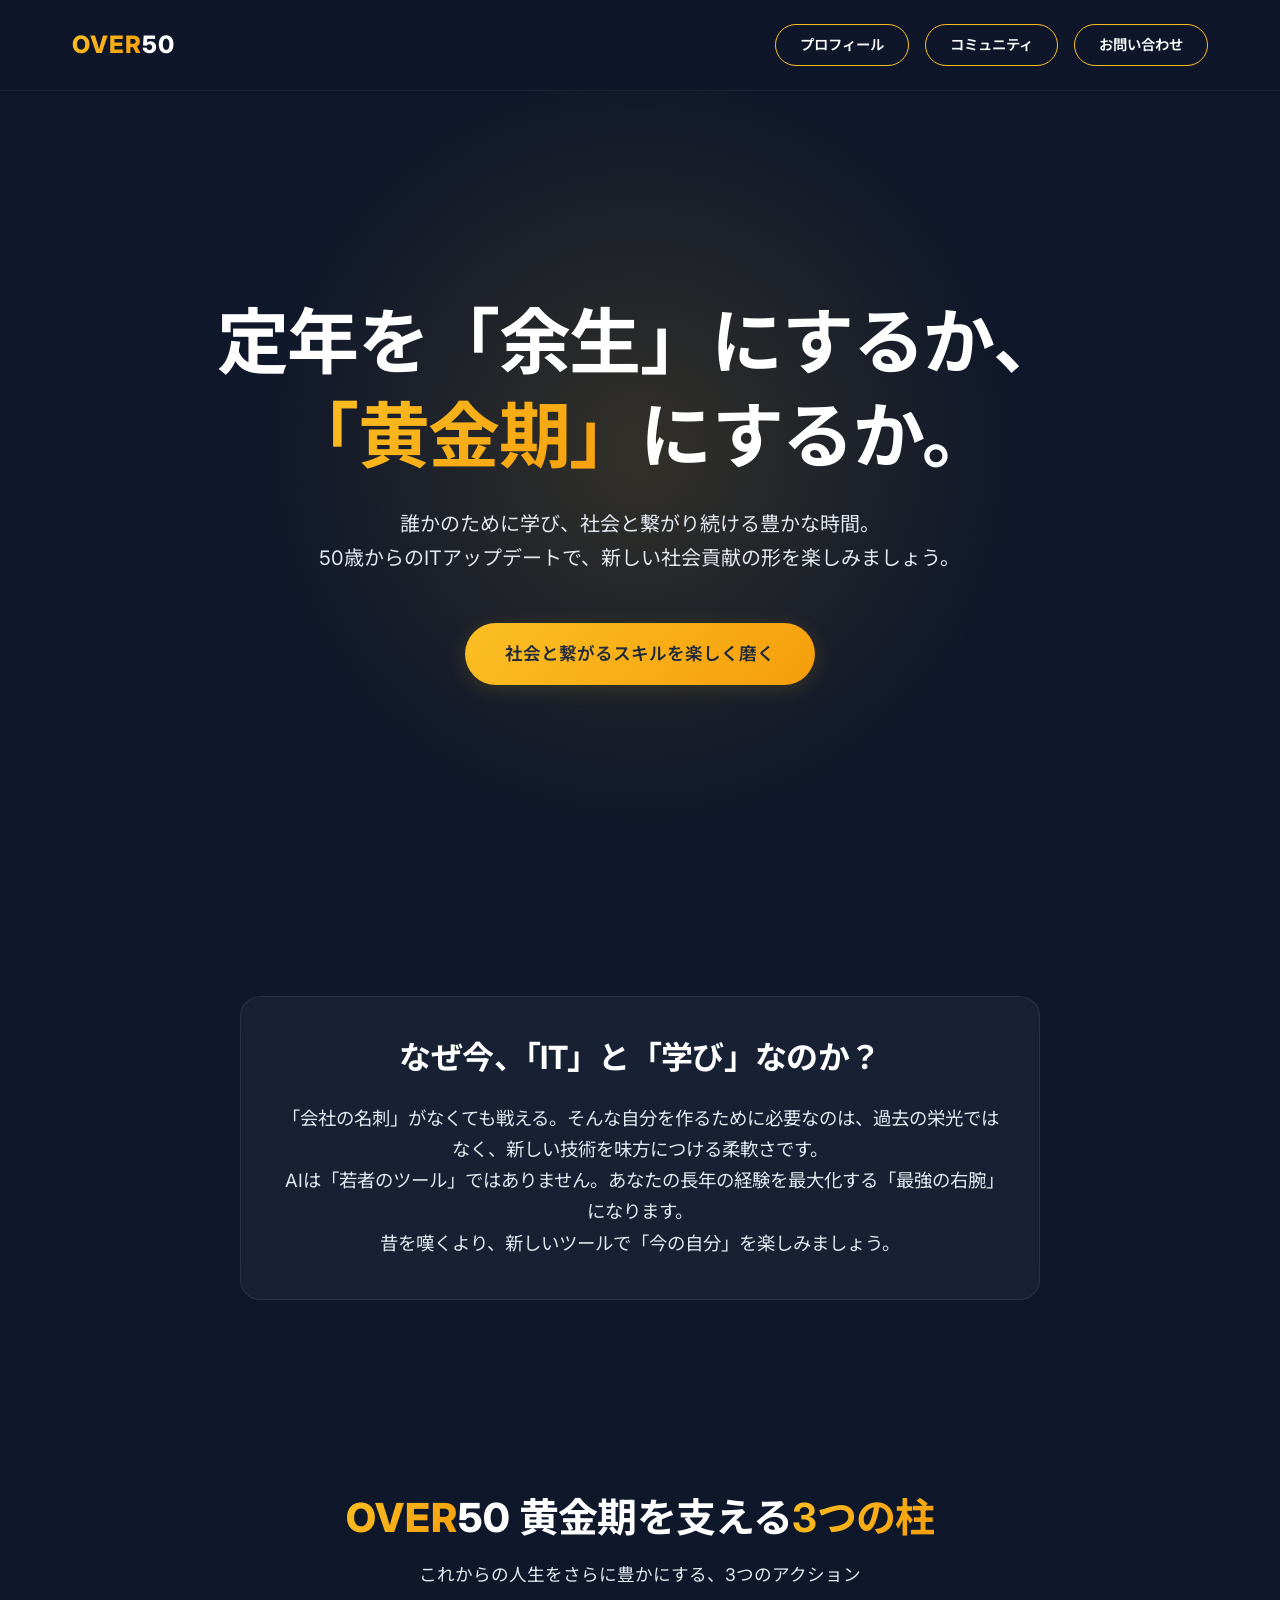
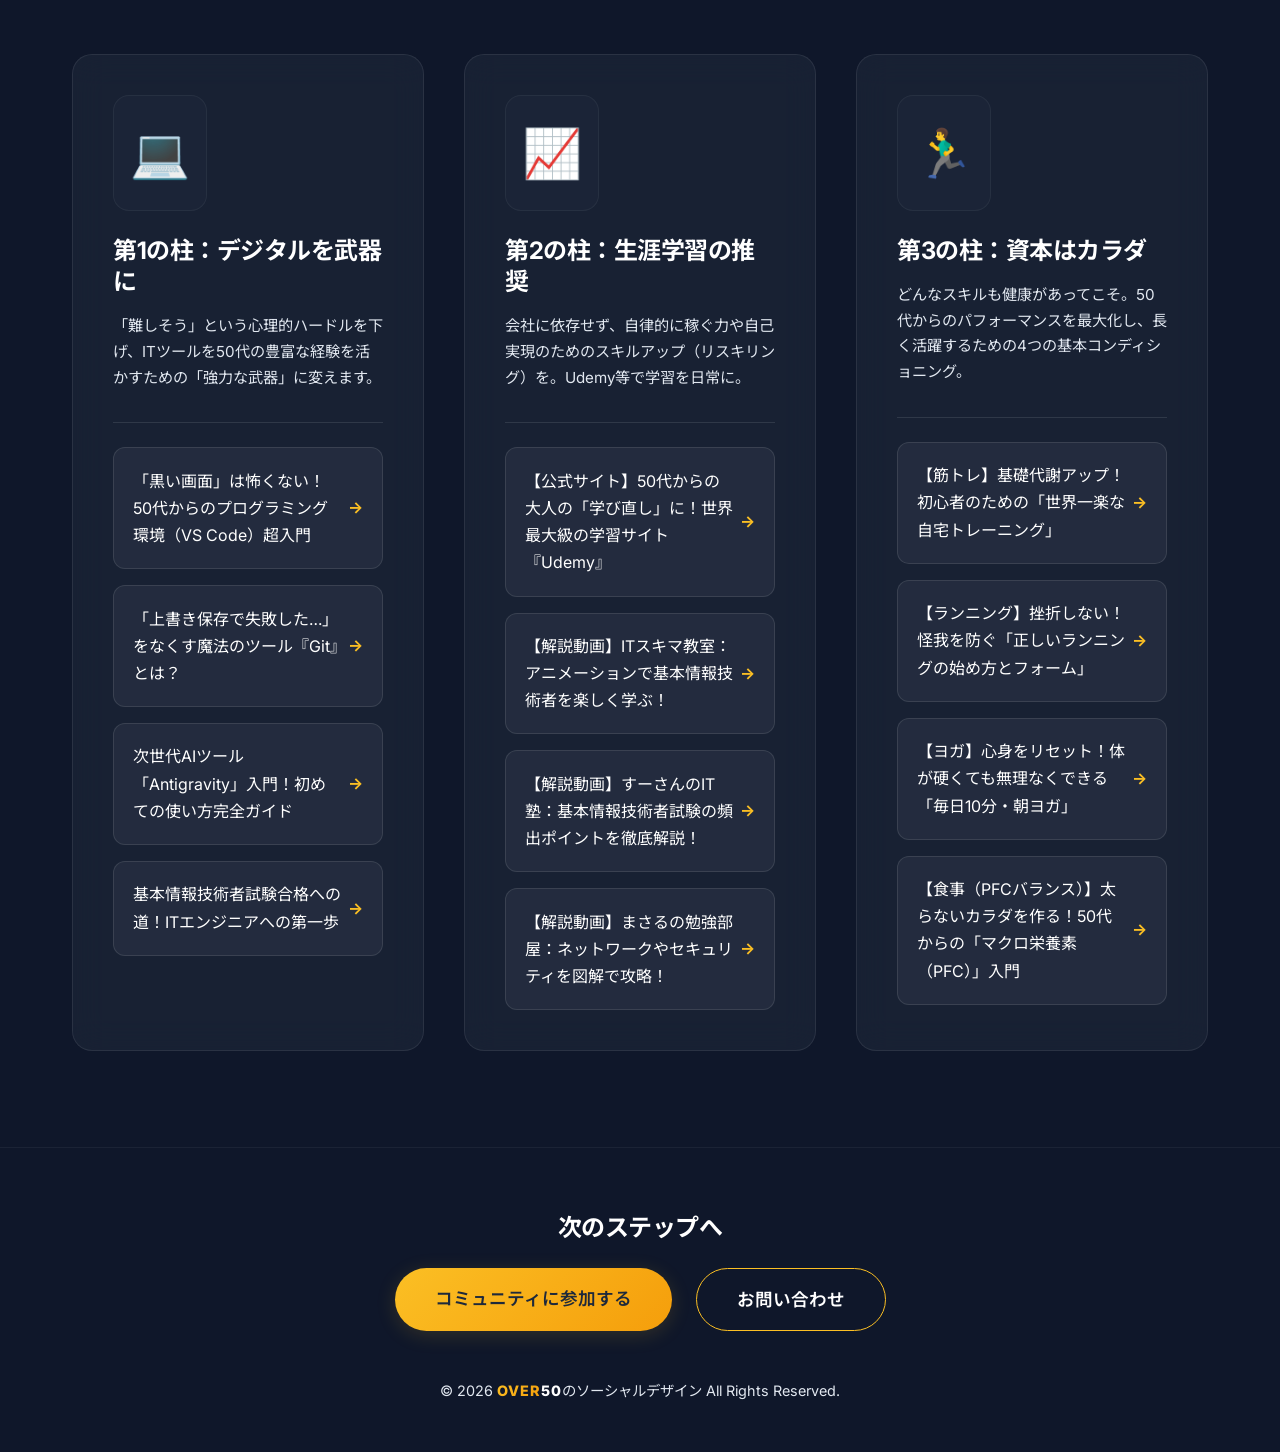
==== index.html @ 3d2c9ced "no message" ====
<!DOCTYPE html>
<html lang="ja">

<head>
    <meta charset="UTF-8">
    <meta name="viewport" content="width=device-width, initial-scale=1.0">
    <title>デジタルを武器に、カラダを資本に。 | OVER50のソーシャルデザイン</title>
    <meta name="description" content="50代からの生涯学習とITスキル向上を支援。定年後も社会と繋がり、自身の学びを地域貢献や社会課題の解決に「楽しみながら」役立てる方法を提案します。">
    <link rel="preconnect" href="https://fonts.googleapis.com">
    <link rel="preconnect" href="https://fonts.gstatic.com" crossorigin>
    <link
        href="https://fonts.googleapis.com/css2?family=Inter:wght@400;600;700&family=Noto+Sans+JP:wght@400;500;700&display=swap"
        rel="stylesheet">
    <link rel="stylesheet" href="styles.css?v=2">

    <!-- Google tag (gtag.js) -->
    <script async src="https://www.googletagmanager.com/gtag/js?id=G-8BJ4K4RHMF"></script>
    <script>
      window.dataLayer = window.dataLayer || [];
      function gtag(){dataLayer.push(arguments);}
      gtag('js', new Date());

      gtag('config', 'G-8BJ4K4RHMF');
    </script>
</head>

<body>
    <nav class="navbar">
        <div class="container nav-container">
            <a href="index.html" class="logo"><span class="gradient-text">OVER</span>50</a>
            <div class="nav-links" style="display: flex; gap: 1rem;">
                <a href="profile.html" class="btn"
                    style="padding: 0.5rem 1.5rem; font-size: 0.9rem; border: 1px solid var(--accent-color); color: var(--text-primary); text-decoration: none;">プロフィール</a>
                <a href="community.html" class="btn"
                    style="padding: 0.5rem 1.5rem; font-size: 0.9rem; border: 1px solid var(--accent-color); color: var(--text-primary); text-decoration: none;">コミュニティ</a>
                <a href="contact.html" class="btn"
                    style="padding: 0.5rem 1.5rem; font-size: 0.9rem; border: 1px solid var(--accent-color); color: var(--text-primary); text-decoration: none;">お問い合わせ</a>
            </div>
        </div>
    </nav>

    <main>
        <section class="hero">
            <div class="container">
                <h1 class="fade-in-up">定年を「余生」にするか、<br><span class="gradient-text">「黄金期」</span>にするか。</h1>
                <p class="fade-in-up delay-1">誰かのために学び、社会と繋がり続ける豊かな時間。<br>50歳からのITアップデートで、新しい社会貢献の形を楽しみましょう。</p>
                <div class="fade-in-up delay-2">
                    <a href="#mission" class="btn btn-primary">社会と繋がるスキルを楽しく磨く</a>
                </div>
            </div>
        </section>

        <section id="mission" class="section">
            <div class="container">
                <div class="glass-card mission-card">
                    <h2>なぜ今、「IT」と「学び」なのか？</h2>
                    <p>
                        「会社の名刺」がなくても戦える。そんな自分を作るために必要なのは、過去の栄光ではなく、新しい技術を味方につける柔軟さです。<br>
                        AIは「若者のツール」ではありません。あなたの長年の経験を最大化する「最強の右腕」になります。<br>
                        昔を嘆くより、新しいツールで「今の自分」を楽しみましょう。
                    </p>
                </div>
            </div>
        </section>

        <section class="section">
            <div class="container">
                <div class="section-header">
                    <h2><span class="brand-text"><span class="gradient-text">OVER</span>50</span> 黄金期を支える<span class="gradient-text">3つの柱</span></h2>
                    <p>これからの人生をさらに豊かにする、3つのアクション</p>
                </div>

                <div class="pillars-grid">
                    <!-- Pillar 1 -->
                    <div class="glass-card pillar-card">
                        <span class="pillar-icon">💻</span>
                        <h3 class="pillar-title">第1の柱：デジタルを武器に</h3>
                        <p class="pillar-desc">「難しそう」という心理的ハードルを下げ、ITツールを50代の豊富な経験を活かすための「強力な武器」に変えます。</p>
                        <ul class="article-list">
                            <li><a href="https://www.youtube.com/watch?v=fx9DF1VcfXg&t=2019s" target="_blank"
                                    rel="noopener noreferrer">「黒い画面」は怖くない！50代からのプログラミング環境（VS
                                    Code）超入門</a></li>
                            <li><a href="https://www.youtube.com/watch?v=Uml3jEPWIKo&t=1011s" target="_blank"
                                    rel="noopener noreferrer">「上書き保存で失敗した…」をなくす魔法のツール『Git』とは？</a></li>
                            <li><a href="https://www.youtube.com/watch?v=eZ6AbEf6Z9U&list=PL79wPGOtuwe0ERvxtBM486ogonsYc0JNG"
                                    target="_blank" rel="noopener noreferrer">次世代AIツール「Antigravity」入門！初めての使い方完全ガイド</a>
                            </li>
                            <li><a href="https://www.ipa.go.jp/shiken/kubun/fe.html" target="_blank"
                                    rel="noopener noreferrer">基本情報技術者試験合格への道！ITエンジニアへの第一歩</a></li>
                        </ul>
                    </div>

                    <!-- Pillar 2 -->
                    <div class="glass-card pillar-card">
                        <span class="pillar-icon">📈</span>
                        <h3 class="pillar-title">第2の柱：生涯学習の推奨</h3>
                        <p class="pillar-desc">会社に依存せず、自律的に稼ぐ力や自己実現のためのスキルアップ（リスキリング）を。Udemy等で学習を日常に。</p>
                        <ul class="article-list">
                            <li><a href="https://www.udemy.com/ja/" target="_blank"
                                    rel="noopener noreferrer">【公式サイト】50代からの大人の「学び直し」に！世界最大級の学習サイト『Udemy』</a></li>
                            <li><a href="https://www.youtube.com/@itsukima" target="_blank"
                                    rel="noopener noreferrer">【解説動画】ITスキマ教室：アニメーションで基本情報技術者を楽しく学ぶ！</a></li>
                            <li><a href="https://www.youtube.com/@kihonzyouhou" target="_blank"
                                    rel="noopener noreferrer">【解説動画】すーさんのIT塾：基本情報技術者試験の頻出ポイントを徹底解説！</a></li>
                            <li><a href="https://www.youtube.com/@masaru-study" target="_blank"
                                    rel="noopener noreferrer">【解説動画】まさるの勉強部屋：ネットワークやセキュリティを図解で攻略！</a></li>
                        </ul>
                    </div>

                    <!-- Pillar 3 -->
                    <div class="glass-card pillar-card">
                        <span class="pillar-icon">🏃‍♂️</span>
                        <h3 class="pillar-title">第3の柱：資本はカラダ</h3>
                        <p class="pillar-desc">どんなスキルも健康があってこそ。50代からのパフォーマンスを最大化し、長く活躍するための4つの基本コンディショニング。</p>
                        <ul class="article-list">
                            <li><a href="https://www.youtube.com/watch?v=hMSUxAJHwyc" target="_blank"
                                    rel="noopener noreferrer">【筋トレ】基礎代謝アップ！初心者のための「世界一楽な自宅トレーニング」</a></li>
                            <li><a href="https://www.youtube.com/watch?v=ISTjpFLo3Hw" target="_blank"
                                    rel="noopener noreferrer">【ランニング】挫折しない！怪我を防ぐ「正しいランニングの始め方とフォーム」</a></li>
                            <li><a href="https://www.youtube.com/watch?v=yPX0p3qtGg4" target="_blank"
                                    rel="noopener noreferrer">【ヨガ】心身をリセット！体が硬くても無理なくできる「毎日10分・朝ヨガ」</a></li>
                            <li><a href="https://www.youtube.com/watch?v=dptKX7iqjxM" target="_blank"
                                    rel="noopener noreferrer">【食事（PFCバランス）】太らないカラダを作る！50代からの「マクロ栄養素（PFC）」入門</a></li>
                        </ul>
                    </div>
                </div>
            </div>
        </section>
    </main>

    <footer class="footer">
        <div class="container">
            <div class="footer-cta fade-in-up">
                <h3>次のステップへ</h3>
                <div class="footer-links">
                    <a href="community.html" class="btn btn-primary">コミュニティに参加する</a>
                    <a href="contact.html" class="btn" style="border: 1px solid var(--accent-color); color: var(--text-primary); text-decoration: none;">お問い合わせ</a>
                </div>
            </div>
            <p>&copy; 2026 <span class="brand-text"><span class="gradient-text">OVER</span>50</span>のソーシャルデザイン All Rights Reserved.</p>
        </div>
    </footer>

    <script src="script.js"></script>
</body>

</html>
---- styles.css ----
/* Base and Reset */
:root {
  --bg-color: #0f172a; /* Slate 900 */
  --surface-color: rgba(30, 41, 59, 0.6); /* Slate 800 with opacity */
  --text-primary: #ffffff; /* Pure White */
  --text-secondary: #e2e8f0; /* Slate 200 */
  --accent-color: #fbbf24; /* Amber 400 */
  --accent-glow: rgba(251, 191, 36, 0.15);
  --gradient-text: linear-gradient(135deg, #fbbf24 0%, #f59e0b 100%);
}

* {
  margin: 0;
  padding: 0;
  box-sizing: border-box;
}

body {
  font-family: 'Inter', 'Noto Sans JP', sans-serif;
  background-color: var(--bg-color);
  color: var(--text-primary);
  line-height: 1.7;
  font-size: 1.1rem;
  overflow-x: hidden;
  -webkit-font-smoothing: antialiased;
}

/* Typography */
h1, h2, h3 {
  font-weight: 700;
  letter-spacing: -0.02em;
  line-height: 1.3;
}

.gradient-text {
  background: var(--gradient-text);
  -webkit-background-clip: text;
  -webkit-text-fill-color: transparent;
}

.brand-text {
  font-weight: 800;
  letter-spacing: 1px;
  color: var(--text-primary);
}

/* Layout & Utility */
.container {
  max-width: 1200px;
  margin: 0 auto;
  padding: 0 2rem;
}

.section {
  padding: 6rem 0;
}

.section-header {
  text-align: center;
  margin-bottom: 4rem;
}

.section-header h2 {
  font-size: clamp(2rem, 4vw, 2.5rem);
  margin-bottom: 1rem;
}

.section-header p {
  color: var(--text-secondary);
  font-size: 1.1rem;
}

/* Glassmorphism */
.glass-card {
  background: var(--surface-color);
  backdrop-filter: blur(16px);
  -webkit-backdrop-filter: blur(16px);
  border: 1px solid rgba(255, 255, 255, 0.08);
  border-radius: 20px;
  padding: 2.5rem;
  transition: transform 0.4s cubic-bezier(0.175, 0.885, 0.32, 1.275), box-shadow 0.4s ease;
}

/* Hero Section */
.hero {
  min-height: 100vh;
  display: flex;
  align-items: center;
  justify-content: center;
  position: relative;
  text-align: center;
  padding-top: 80px;
}

.hero::before {
  content: '';
  position: absolute;
  top: 50%;
  left: 50%;
  transform: translate(-50%, -50%);
  width: 70vw;
  height: 70vw;
  background: radial-gradient(circle, var(--accent-glow) 0%, transparent 60%);
  z-index: -1;
  pointer-events: none;
}

.hero h1 {
  font-size: clamp(2.5rem, 6vw, 4.5rem);
  margin-bottom: 1.5rem;
}

.hero p {
  font-size: clamp(1.1rem, 2vw, 1.25rem);
  color: var(--text-secondary);
  margin-bottom: 3rem;
  max-width: 700px;
  margin-inline: auto;
}

/* Buttons */
.btn {
  display: inline-block;
  padding: 1rem 2.5rem;
  border-radius: 50px;
  font-weight: 600;
  text-decoration: none;
  transition: all 0.3s ease;
  cursor: pointer;
  border: none;
  font-size: 1.1rem;
}

.btn-primary {
  background: var(--gradient-text);
  color: #1e293b;
  box-shadow: 0 4px 20px var(--accent-glow);
}

.btn-primary:hover {
  transform: translateY(-2px) scale(1.02);
  box-shadow: 0 8px 30px rgba(251, 191, 36, 0.3);
}

/* Mission Section */
.mission-card {
  text-align: center;
  max-width: 800px;
  margin: 0 auto;
}

.mission-card h2 {
  font-size: 2rem;
  margin-bottom: 1.5rem;
}

.mission-card p {
  color: var(--text-secondary);
  font-size: 1.15rem;
}

/* Three Pillars Section */
.pillars-grid {
  display: grid;
  grid-template-columns: repeat(auto-fit, minmax(320px, 1fr));
  gap: 2.5rem;
}

.pillar-card:hover {
  transform: translateY(-10px);
  box-shadow: 0 15px 40px var(--accent-glow);
  border-color: rgba(251, 191, 36, 0.2);
}

.pillar-icon {
  font-size: 3rem;
  margin-bottom: 1.5rem;
  display: inline-block;
  background: var(--surface-color);
  padding: 1rem;
  border-radius: 16px;
  border: 1px solid rgba(255, 255, 255, 0.05);
}

.pillar-title {
  font-size: 1.5rem;
  margin-bottom: 1rem;
}

.pillar-desc {
  color: var(--text-secondary);
  margin-bottom: 2rem;
  font-size: 0.95rem;
}

.article-list {
  list-style: none;
  border-top: 1px solid rgba(255, 255, 255, 0.1);
  padding-top: 1.5rem;
  display: flex;
  flex-direction: column;
  gap: 1rem;
}

.article-list li {
  font-size: 1rem;
}

.article-list li a {
  display: block;
  padding: 1.2rem;
  background: rgba(255, 255, 255, 0.05);
  border: 1px solid rgba(255, 255, 255, 0.1);
  border-radius: 12px;
  color: var(--text-primary);
  text-decoration: none;
  transition: all 0.3s ease;
  position: relative;
  padding-right: 2.5rem; /* Space for the arrow */
}

.article-list li a::after {
  content: '→';
  position: absolute;
  right: 1.2rem;
  top: 50%;
  transform: translateY(-50%);
  color: var(--accent-color);
  font-weight: bold;
  transition: transform 0.3s ease;
}

.article-list li a:hover {
  background: rgba(255, 255, 255, 0.08);
  border-color: rgba(251, 191, 36, 0.3);
  transform: translateY(-3px);
  box-shadow: 0 8px 20px rgba(0, 0, 0, 0.2);
  color: var(--accent-color);
}

.article-list li a:hover::after {
  transform: translate(5px, -50%);
}

/* Navigation */
.navbar {
  position: fixed;
  top: 0;
  width: 100%;
  padding: 1.5rem 0;
  background: rgba(15, 23, 42, 0.8);
  backdrop-filter: blur(12px);
  -webkit-backdrop-filter: blur(12px);
  z-index: 100;
  border-bottom: 1px solid rgba(255, 255, 255, 0.05);
  transition: padding 0.3s ease;
}

.nav-container {
  display: flex;
  justify-content: space-between;
  align-items: center;
}

.logo {
  font-size: 1.5rem;
  font-weight: 800;
  text-decoration: none;
  color: var(--text-primary);
  letter-spacing: 1px;
}

/* Animations */
.fade-in-up {
  opacity: 0;
  transform: translateY(30px);
  animation: fadeInUp 1s cubic-bezier(0.16, 1, 0.3, 1) forwards;
}

.delay-1 { animation-delay: 0.2s; }
.delay-2 { animation-delay: 0.4s; }

@keyframes fadeInUp {
  to {
    opacity: 1;
    transform: translateY(0);
  }
}

/* Footer */
.footer {
  text-align: center;
  padding: 4rem 0 3rem;
  border-top: 1px solid rgba(255, 255, 255, 0.05);
  color: var(--text-secondary);
  font-size: 0.9rem;
}

.footer-cta {
  margin-bottom: 3rem;
}

.footer-cta h3 {
  font-size: 1.5rem;
  margin-bottom: 1.5rem;
  color: var(--text-primary);
}

.footer-links {
  display: flex;
  justify-content: center;
  gap: 1.5rem;
}

/* Responsive adjustments */
@media (max-width: 768px) {
  .navbar {
    padding: 0.6rem 0; /* 縦幅を大幅に縮小 */
  }
  .nav-container {
    flex-direction: column;
    gap: 0.4rem; /* 隙間を詰める */
  }
  .logo {
    font-size: 1.2rem; /* ロゴも少し小さく */
  }
  .nav-links {
    width: 100%;
    justify-content: center;
    gap: 0.4rem !important;
    flex-wrap: wrap;
  }
  .nav-links a.btn {
    padding: 0.4rem 0.6rem !important; /* ボタンの余白を小さく */
    font-size: 0.75rem !important; /* 文字を小さくして横に並べる */
    white-space: nowrap;
  }
  .hero {
    padding-top: 100px; /* タイトルが見えるように余白を確保 */
  }
  main {
    padding-top: 80px !important; /* 100pxから縮小してフォームを見やすく */
  }
  .section {
    padding: 2.5rem 0; /* 4remから縮小して画面を広く使う */
  }
  .section-header {
    margin-bottom: 2rem; /* 余白を縮小 */
  }
  .section-header h1, .section-header h2 {
    font-size: 1.5rem !important; /* 見出しサイズを小さく */
  }
  .section-header p {
    font-size: 0.95rem !important; /* 説明文のサイズも調整 */
  }
  .glass-card {
    padding: 1.5rem;
  }
  .footer {
    padding: 2rem 0 1.5rem !important; /* 縦幅を小さく */
  }
  .footer-cta {
    margin-bottom: 1.5rem !important;
  }
  .footer-cta h3 {
    font-size: 1.2rem !important;
    margin-bottom: 1rem !important;
  }
  .footer-links {
    flex-direction: row !important; /* 横並びに変更 */
    flex-wrap: wrap;
    justify-content: center;
    gap: 0.5rem;
    padding: 0;
  }
  .footer-links .btn {
    padding: 0.5rem 0.8rem !important; /* ボタンも少し小さくして収める */
    font-size: 0.8rem !important;
    white-space: nowrap;
  }
}
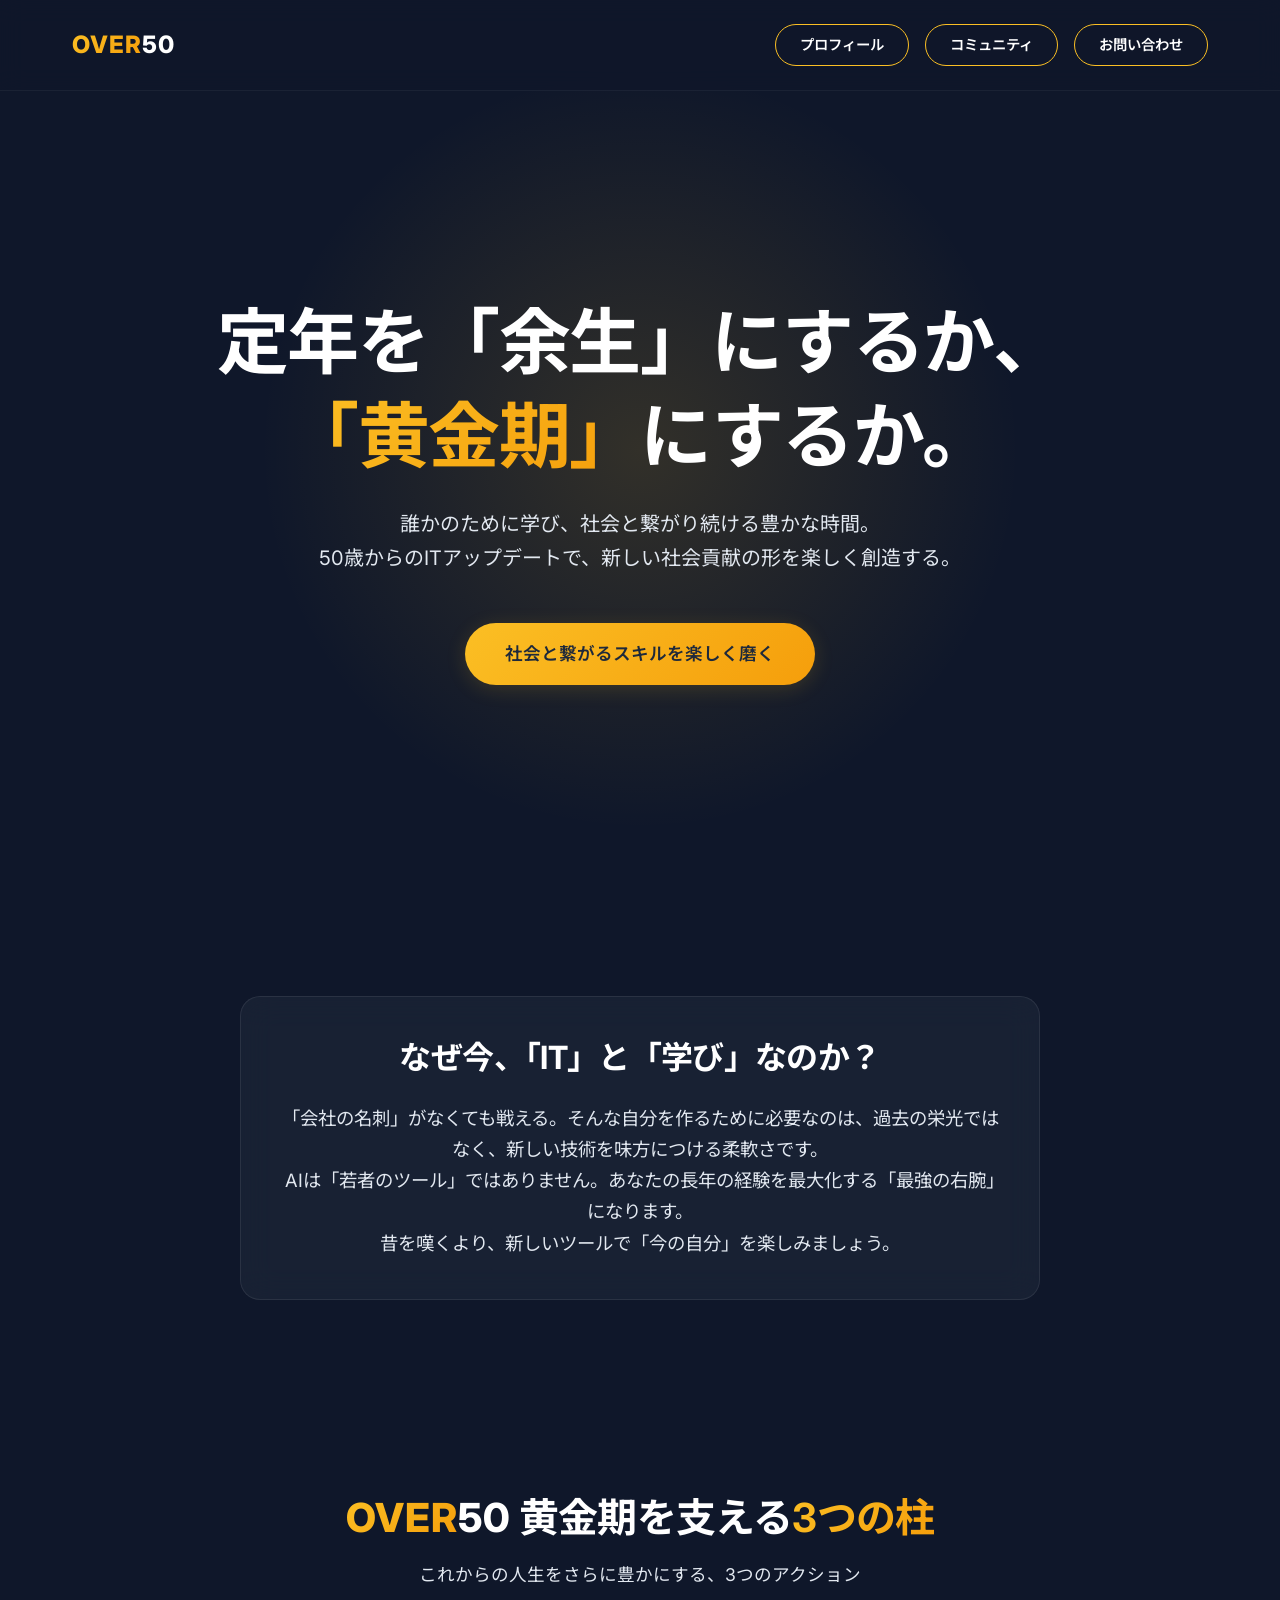
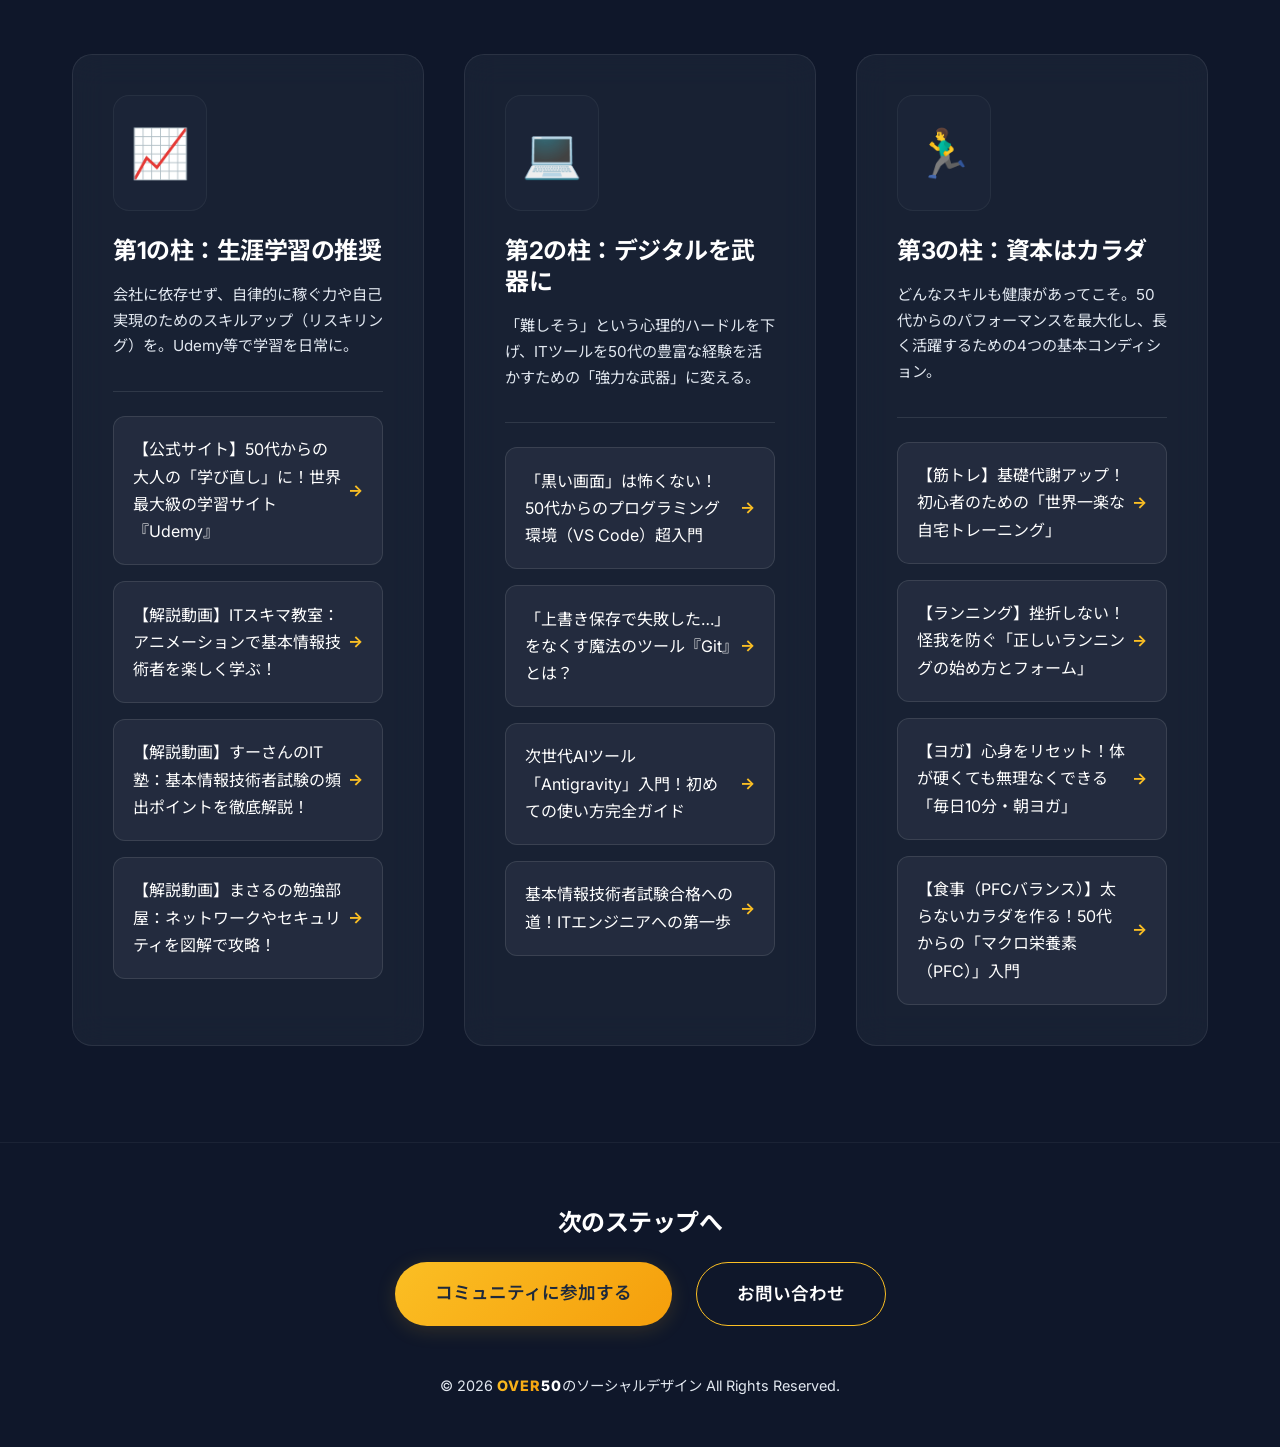
==== commit 993671ab: "Swap pillar 1 and pillar 2 positions - move "生涯学習の推奨" to pillar 1 and "デジタルを武器に" to pillar 2" ====
--- a/index.html
+++ b/index.html
@@ -5,7 +5,7 @@
     <meta charset="UTF-8">
     <meta name="viewport" content="width=device-width, initial-scale=1.0">
     <title>デジタルを武器に、カラダを資本に。 | OVER50のソーシャルデザイン</title>
-    <meta name="description" content="50代からの生涯学習とITスキル向上を支援。定年後も社会と繋がり、自身の学びを地域貢献や社会課題の解決に「楽しみながら」役立てる方法を提案します。">
+    <meta name="description" content="50代からの生涯学習とITスキル向上を支援。定年後も社会と繋がり、自身の学びを地域貢献や社会課題の解決に「楽しく」活かす場を提供します。">
     <link rel="preconnect" href="https://fonts.googleapis.com">
     <link rel="preconnect" href="https://fonts.gstatic.com" crossorigin>
     <link
@@ -43,7 +43,7 @@
         <section class="hero">
             <div class="container">
                 <h1 class="fade-in-up">定年を「余生」にするか、<br><span class="gradient-text">「黄金期」</span>にするか。</h1>
-                <p class="fade-in-up delay-1">誰かのために学び、社会と繋がり続ける豊かな時間。<br>50歳からのITアップデートで、新しい社会貢献の形を楽しみましょう。</p>
+                <p class="fade-in-up delay-1">誰かのために学び、社会と繋がり続ける豊かな時間。<br>50歳からのITアップデートで、新しい社会貢献の形を楽しく創造する。</p>
                 <div class="fade-in-up delay-2">
                     <a href="#mission" class="btn btn-primary">社会と繋がるスキルを楽しく磨く</a>
                 </div>
@@ -71,11 +71,28 @@
                 </div>
 
                 <div class="pillars-grid">
-                    <!-- Pillar 1 -->
+                    <!-- Pillar 1 (旧Pillar 2) -->
+                    <div class="glass-card pillar-card">
+                        <span class="pillar-icon">📈</span>
+                        <h3 class="pillar-title">第1の柱：生涯学習の推奨</h3>
+                        <p class="pillar-desc">会社に依存せず、自律的に稼ぐ力や自己実現のためのスキルアップ（リスキリング）を。Udemy等で学習を日常に。</p>
+                        <ul class="article-list">
+                            <li><a href="https://www.udemy.com/ja/" target="_blank"
+                                    rel="noopener noreferrer">【公式サイト】50代からの大人の「学び直し」に！世界最大級の学習サイト『Udemy』</a></li>
+                            <li><a href="https://www.youtube.com/@itsukima" target="_blank"
+                                    rel="noopener noreferrer">【解説動画】ITスキマ教室：アニメーションで基本情報技術者を楽しく学ぶ！</a></li>
+                            <li><a href="https://www.youtube.com/@kihonzyouhou" target="_blank"
+                                    rel="noopener noreferrer">【解説動画】すーさんのIT塾：基本情報技術者試験の頻出ポイントを徹底解説！</a></li>
+                            <li><a href="https://www.youtube.com/@masaru-study" target="_blank"
+                                    rel="noopener noreferrer">【解説動画】まさるの勉強部屋：ネットワークやセキュリティを図解で攻略！</a></li>
+                        </ul>
+                    </div>
+
+                    <!-- Pillar 2 (旧Pillar 1) -->
                     <div class="glass-card pillar-card">
                         <span class="pillar-icon">💻</span>
-                        <h3 class="pillar-title">第1の柱：デジタルを武器に</h3>
-                        <p class="pillar-desc">「難しそう」という心理的ハードルを下げ、ITツールを50代の豊富な経験を活かすための「強力な武器」に変えます。</p>
+                        <h3 class="pillar-title">第2の柱：デジタルを武器に</h3>
+                        <p class="pillar-desc">「難しそう」という心理的ハードルを下げ、ITツールを50代の豊富な経験を活かすための「強力な武器」に変える。</p>
                         <ul class="article-list">
                             <li><a href="https://www.youtube.com/watch?v=fx9DF1VcfXg&t=2019s" target="_blank"
                                     rel="noopener noreferrer">「黒い画面」は怖くない！50代からのプログラミング環境（VS
@@ -90,28 +107,11 @@
                         </ul>
                     </div>
 
-                    <!-- Pillar 2 -->
-                    <div class="glass-card pillar-card">
-                        <span class="pillar-icon">📈</span>
-                        <h3 class="pillar-title">第2の柱：生涯学習の推奨</h3>
-                        <p class="pillar-desc">会社に依存せず、自律的に稼ぐ力や自己実現のためのスキルアップ（リスキリング）を。Udemy等で学習を日常に。</p>
-                        <ul class="article-list">
-                            <li><a href="https://www.udemy.com/ja/" target="_blank"
-                                    rel="noopener noreferrer">【公式サイト】50代からの大人の「学び直し」に！世界最大級の学習サイト『Udemy』</a></li>
-                            <li><a href="https://www.youtube.com/@itsukima" target="_blank"
-                                    rel="noopener noreferrer">【解説動画】ITスキマ教室：アニメーションで基本情報技術者を楽しく学ぶ！</a></li>
-                            <li><a href="https://www.youtube.com/@kihonzyouhou" target="_blank"
-                                    rel="noopener noreferrer">【解説動画】すーさんのIT塾：基本情報技術者試験の頻出ポイントを徹底解説！</a></li>
-                            <li><a href="https://www.youtube.com/@masaru-study" target="_blank"
-                                    rel="noopener noreferrer">【解説動画】まさるの勉強部屋：ネットワークやセキュリティを図解で攻略！</a></li>
-                        </ul>
-                    </div>
-
                     <!-- Pillar 3 -->
                     <div class="glass-card pillar-card">
                         <span class="pillar-icon">🏃‍♂️</span>
                         <h3 class="pillar-title">第3の柱：資本はカラダ</h3>
-                        <p class="pillar-desc">どんなスキルも健康があってこそ。50代からのパフォーマンスを最大化し、長く活躍するための4つの基本コンディショニング。</p>
+                        <p class="pillar-desc">どんなスキルも健康があってこそ。50代からのパフォーマンスを最大化し、長く活躍するための4つの基本コンディション。</p>
                         <ul class="article-list">
                             <li><a href="https://www.youtube.com/watch?v=hMSUxAJHwyc" target="_blank"
                                     rel="noopener noreferrer">【筋トレ】基礎代謝アップ！初心者のための「世界一楽な自宅トレーニング」</a></li>
@@ -144,4 +144,4 @@
     <script src="script.js"></script>
 </body>
 
-</html>+</html>
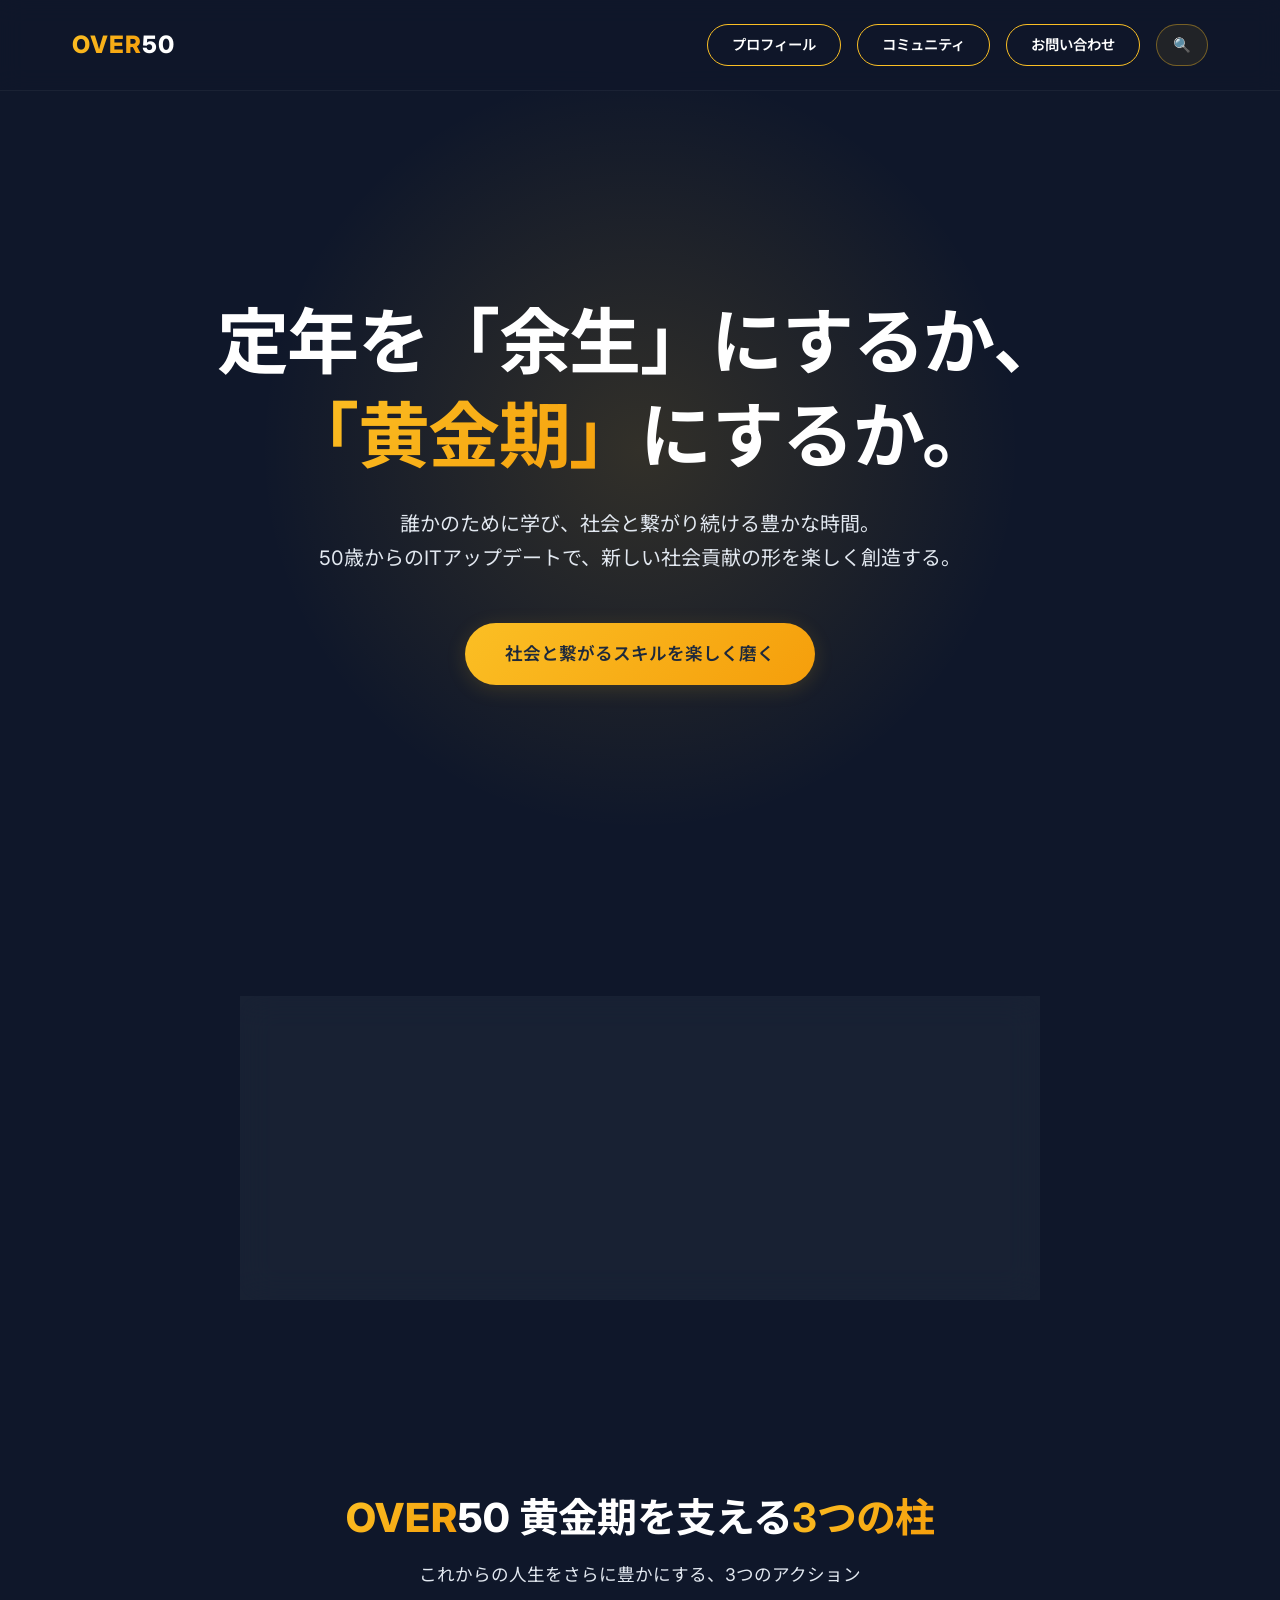
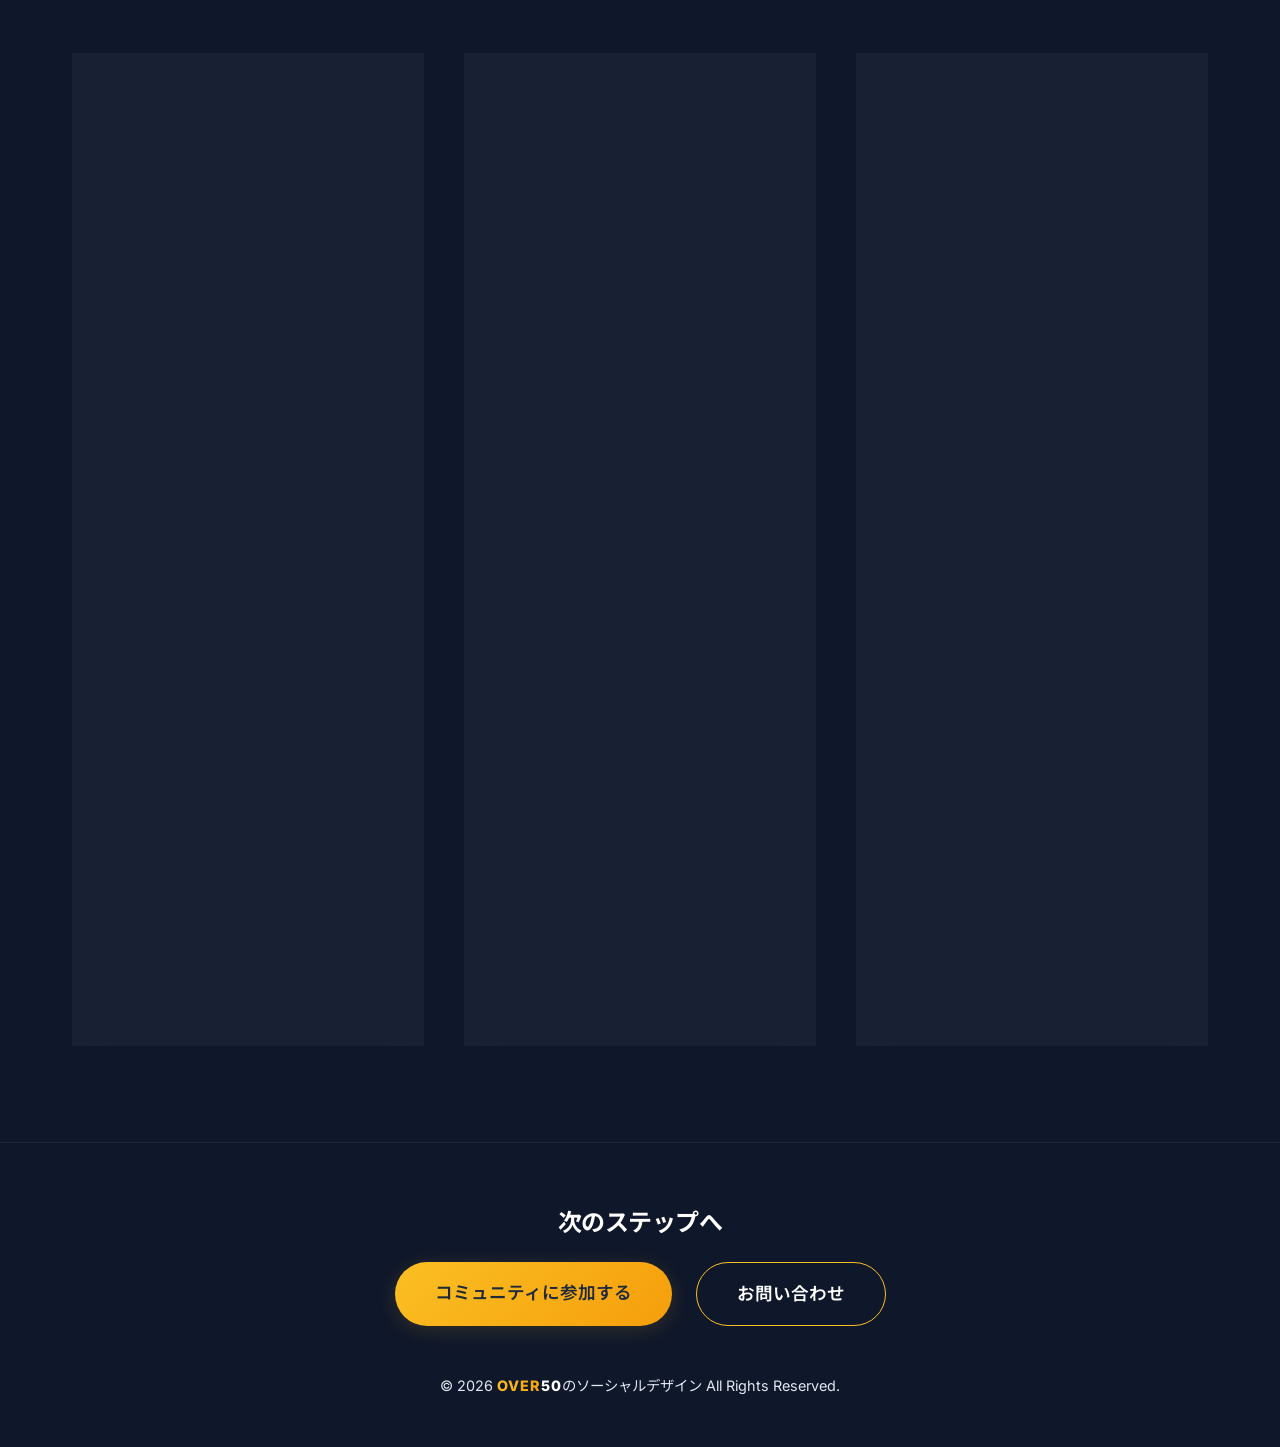
==== commit 0edce61e: "SEO強化：構造化データ・OGP・sitemap・robots.txt・Google CSE検索ページを追加 - 全ページ: OGP(og:title/description/url/type/sit" ====
--- a/index.html
+++ b/index.html
@@ -4,8 +4,24 @@
 <head>
     <meta charset="UTF-8">
     <meta name="viewport" content="width=device-width, initial-scale=1.0">
-    <title>デジタルを武器に、カラダを資本に。 | OVER50のソーシャルデザイン</title>
+    <title>OVER50のソーシャルデザイン｜50代からのITリテラシー向上・生涯学習・健康</title>
     <meta name="description" content="50代からの生涯学習とITスキル向上を支援。定年後も社会と繋がり、自身の学びを地域貢献や社会課題の解決に「楽しく」活かす場を提供します。">
+    <meta name="keywords" content="50代,IT,リスキリング,生涯学習,健康,コミュニティ,デジタル,副業,定年後">
+    <link rel="canonical" href="https://theblindstriker-ux.github.io/over50-website/index.html">
+
+    <!-- OGP（SNSシェア用） -->
+    <meta property="og:title" content="OVER50のソーシャルデザイン｜50代からのITリテラシー向上">
+    <meta property="og:description" content="50代からの生涯学習とITスキル向上を支援。定年後も社会と繋がり、自身の学びを地域貢献に活かす場を提供します。">
+    <meta property="og:type" content="website">
+    <meta property="og:url" content="https://theblindstriker-ux.github.io/over50-website/index.html">
+    <meta property="og:site_name" content="OVER50のソーシャルデザイン">
+    <meta property="og:locale" content="ja_JP">
+
+    <!-- Twitter Card -->
+    <meta name="twitter:card" content="summary">
+    <meta name="twitter:title" content="OVER50のソーシャルデザイン">
+    <meta name="twitter:description" content="50代からの生涯学習とITスキル向上を支援するコミュニティサイト。">
+
     <link rel="preconnect" href="https://fonts.googleapis.com">
     <link rel="preconnect" href="https://fonts.gstatic.com" crossorigin>
     <link
@@ -22,19 +38,38 @@
 
       gtag('config', 'G-8BJ4K4RHMF');
     </script>
+
+    <!-- 構造化データ（Schema.org） -->
+    <script type="application/ld+json">
+    {
+      "@context": "https://schema.org",
+      "@type": "WebSite",
+      "name": "OVER50のソーシャルデザイン",
+      "url": "https://theblindstriker-ux.github.io/over50-website/",
+      "description": "50代からのITリテラシー向上と生涯学習を支援するコミュニティサイト",
+      "inLanguage": "ja",
+      "potentialAction": {
+        "@type": "SearchAction",
+        "target": "https://theblindstriker-ux.github.io/over50-website/search.html?q={search_term_string}",
+        "query-input": "required name=search_term_string"
+      }
+    }
+    </script>
 </head>
 
 <body>
-    <nav class="navbar">
+    <nav class="navbar" aria-label="メインナビゲーション">
         <div class="container nav-container">
             <a href="index.html" class="logo"><span class="gradient-text">OVER</span>50</a>
-            <div class="nav-links" style="display: flex; gap: 1rem;">
+            <div class="nav-links" style="display: flex; gap: 1rem; align-items: center;">
                 <a href="profile.html" class="btn"
                     style="padding: 0.5rem 1.5rem; font-size: 0.9rem; border: 1px solid var(--accent-color); color: var(--text-primary); text-decoration: none;">プロフィール</a>
                 <a href="community.html" class="btn"
                     style="padding: 0.5rem 1.5rem; font-size: 0.9rem; border: 1px solid var(--accent-color); color: var(--text-primary); text-decoration: none;">コミュニティ</a>
                 <a href="contact.html" class="btn"
                     style="padding: 0.5rem 1.5rem; font-size: 0.9rem; border: 1px solid var(--accent-color); color: var(--text-primary); text-decoration: none;">お問い合わせ</a>
+                <a href="search.html" class="btn nav-search-btn"
+                    style="padding: 0.5rem 1rem; font-size: 0.9rem; border: 1px solid rgba(251,191,36,0.4); color: var(--text-primary); text-decoration: none; background: rgba(251,191,36,0.08);" aria-label="サイト内検索">🔍</a>
             </div>
         </div>
     </nav>
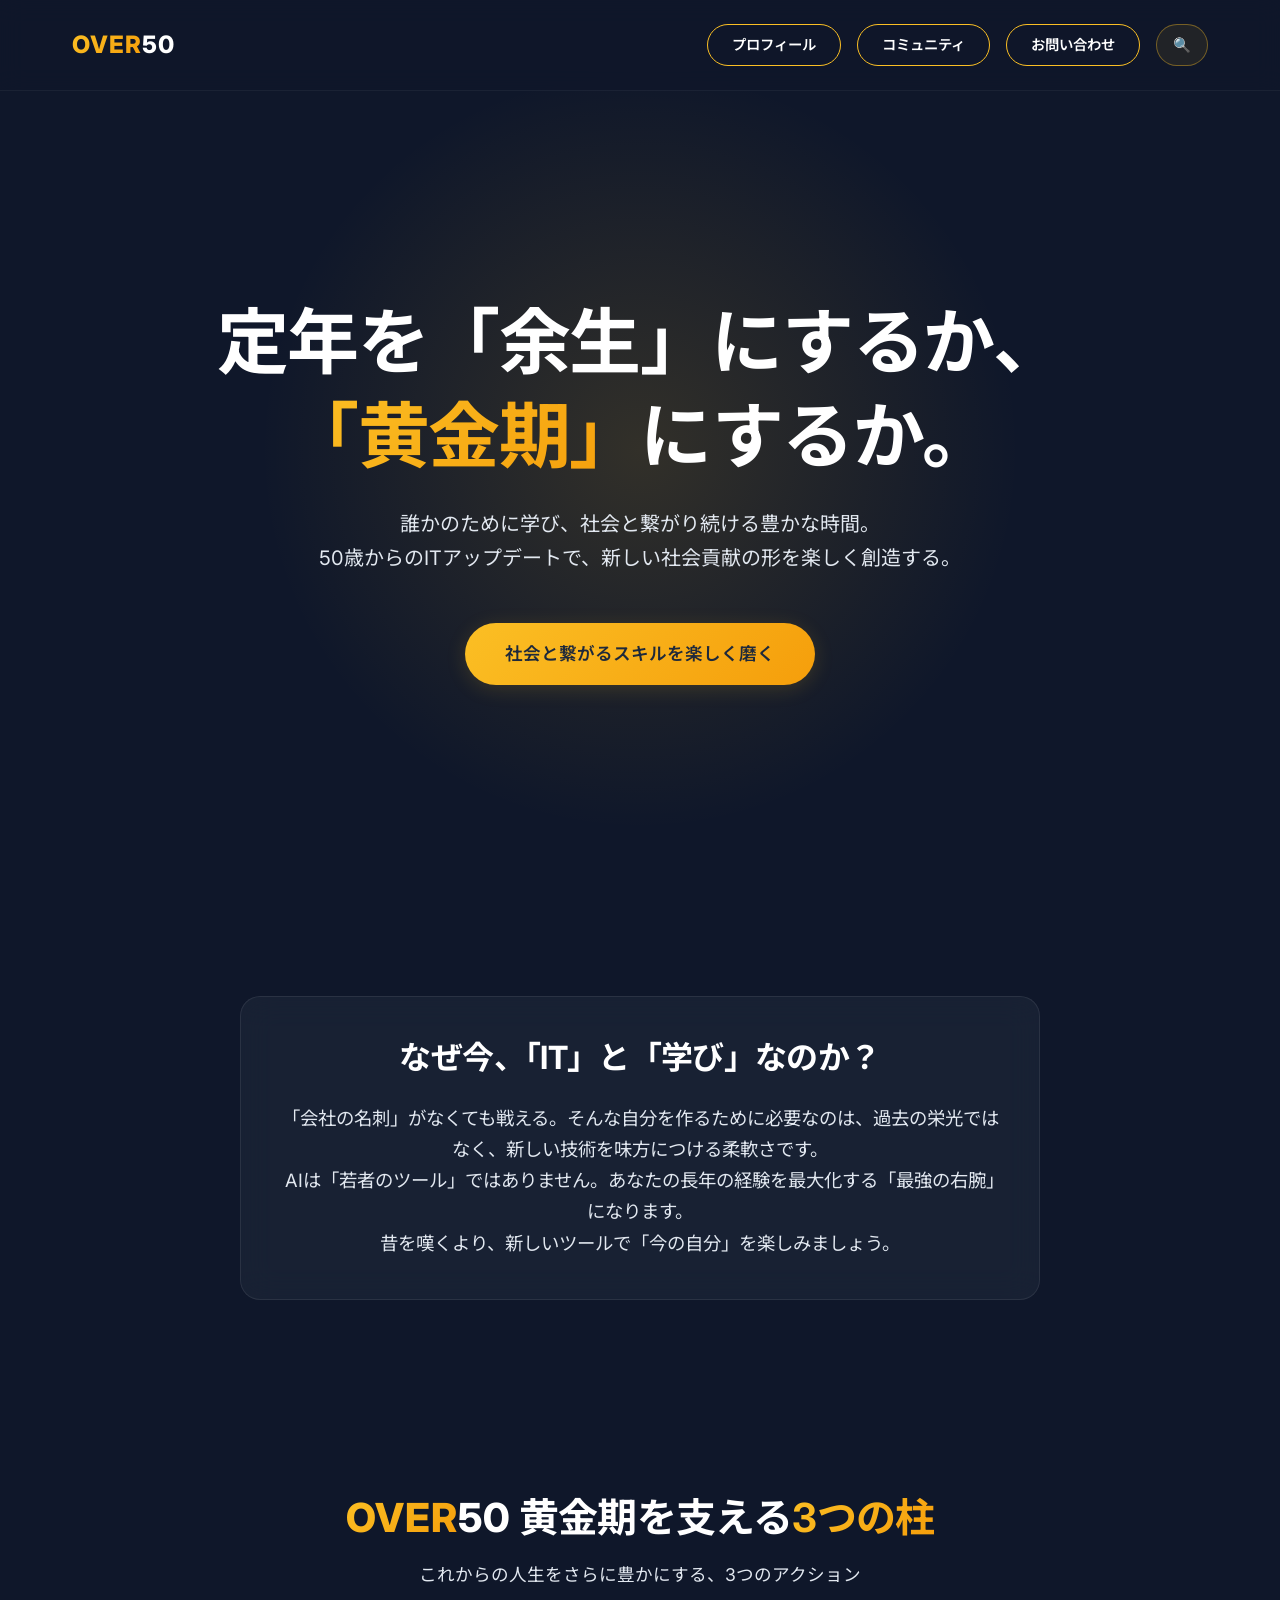
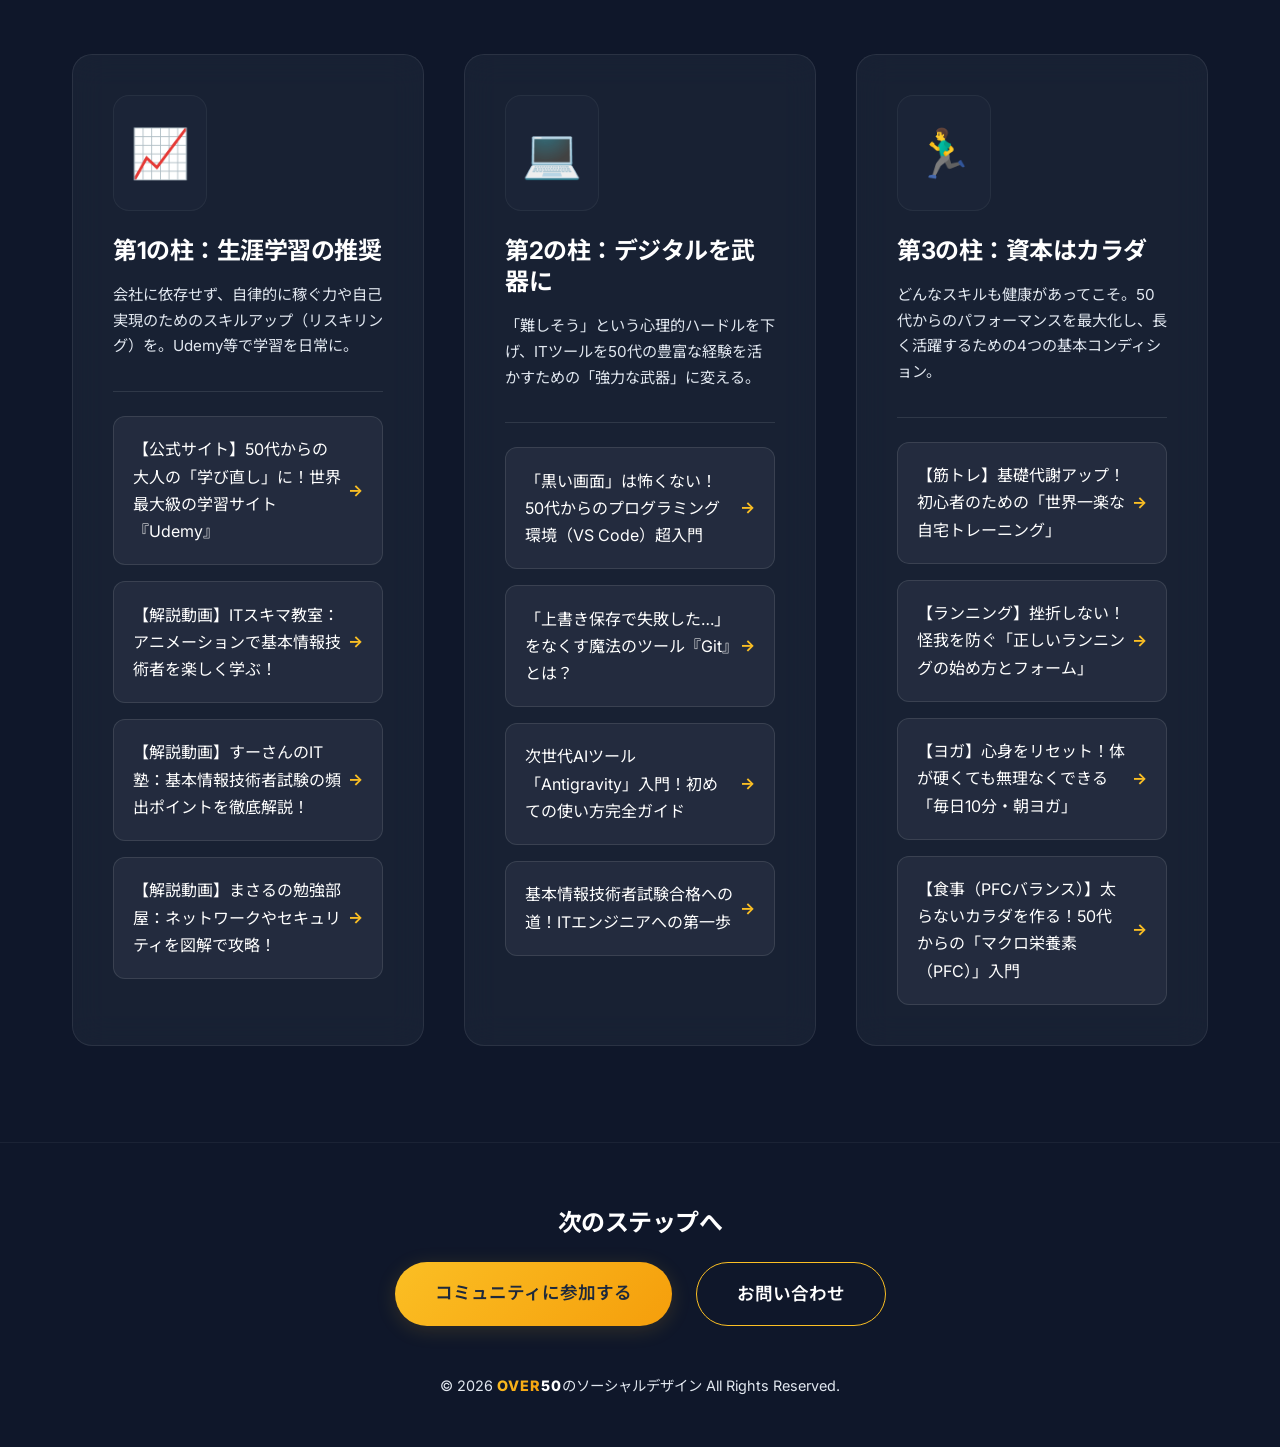
==== commit a88713d0: "Google Search Console 所有権確認用metaタグを追加" ====
--- a/index.html
+++ b/index.html
@@ -4,6 +4,7 @@
 <head>
     <meta charset="UTF-8">
     <meta name="viewport" content="width=device-width, initial-scale=1.0">
+    <meta name="google-site-verification" content="TCrhq_rqaiGB0-OFXPXpRpWnrxQ0DFCePrE_pncqEvY">
     <title>OVER50のソーシャルデザイン｜50代からのITリテラシー向上・生涯学習・健康</title>
     <meta name="description" content="50代からの生涯学習とITスキル向上を支援。定年後も社会と繋がり、自身の学びを地域貢献や社会課題の解決に「楽しく」活かす場を提供します。">
     <meta name="keywords" content="50代,IT,リスキリング,生涯学習,健康,コミュニティ,デジタル,副業,定年後">
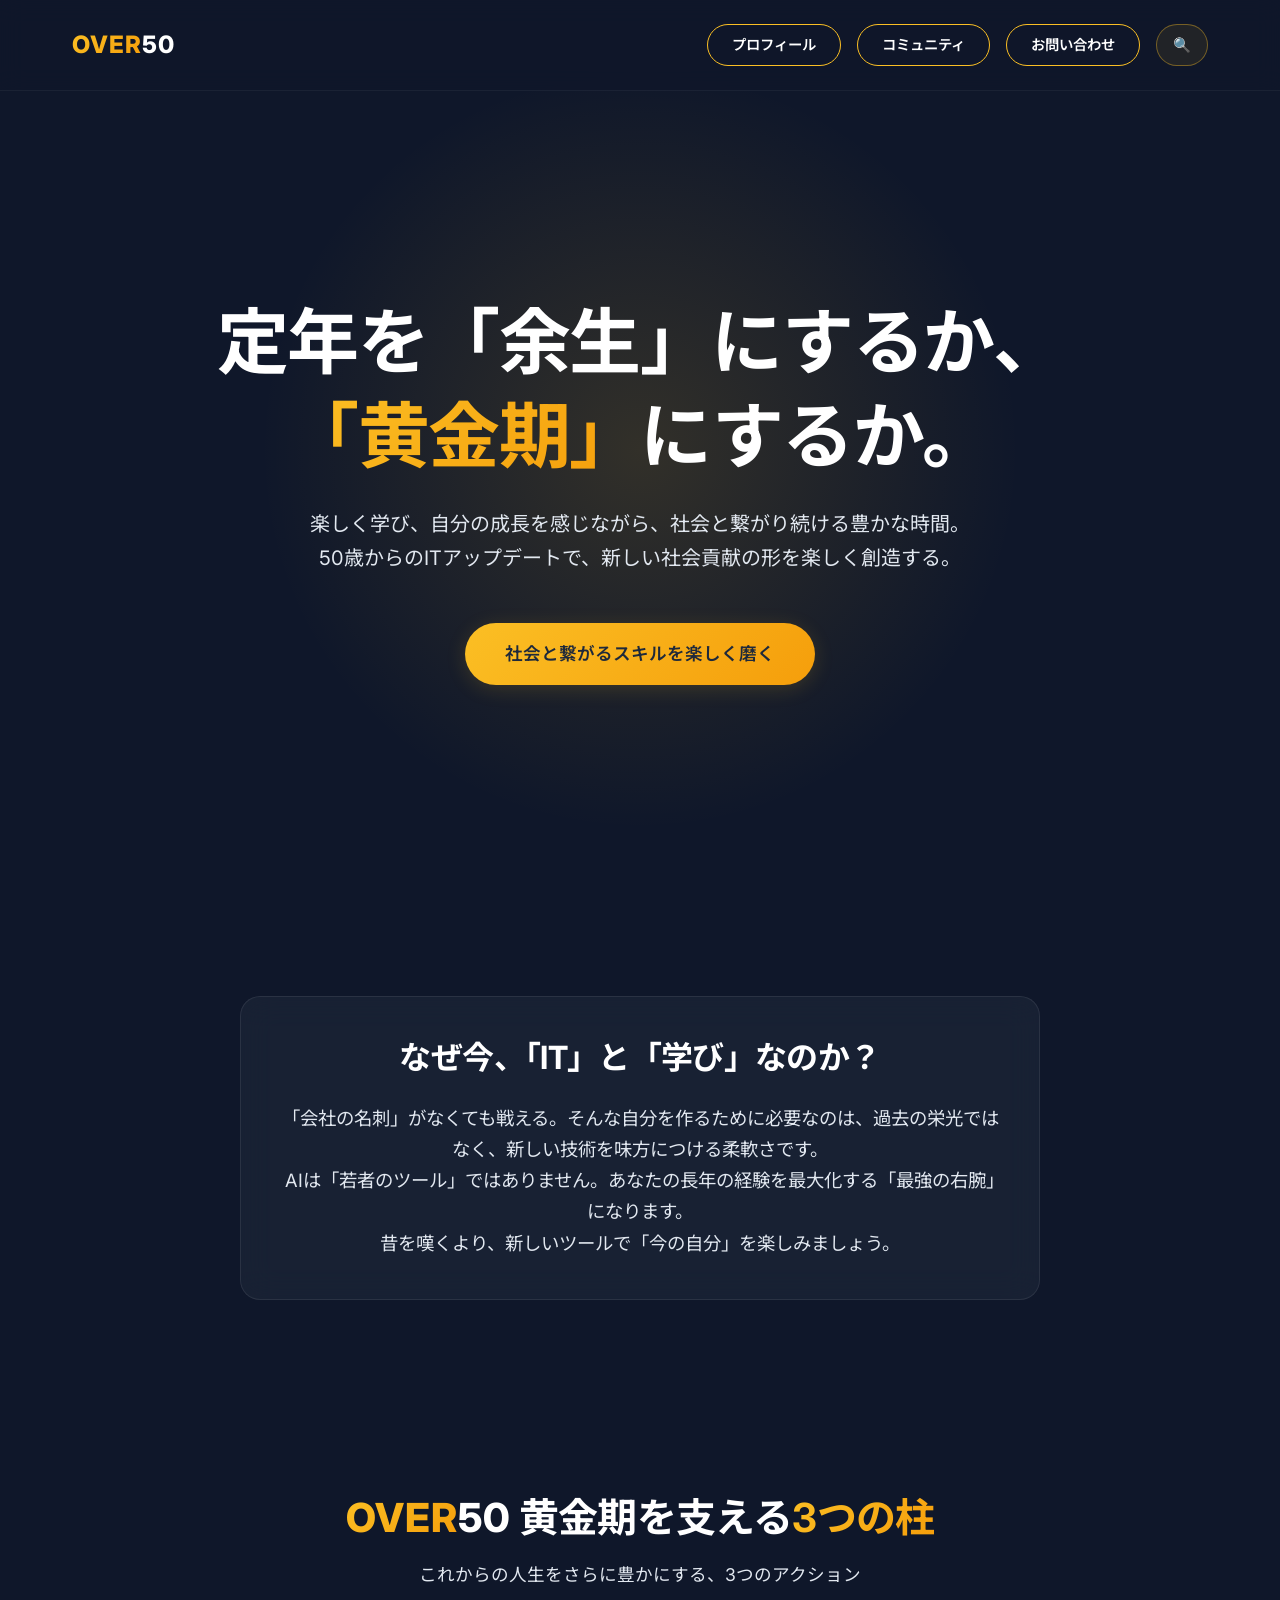
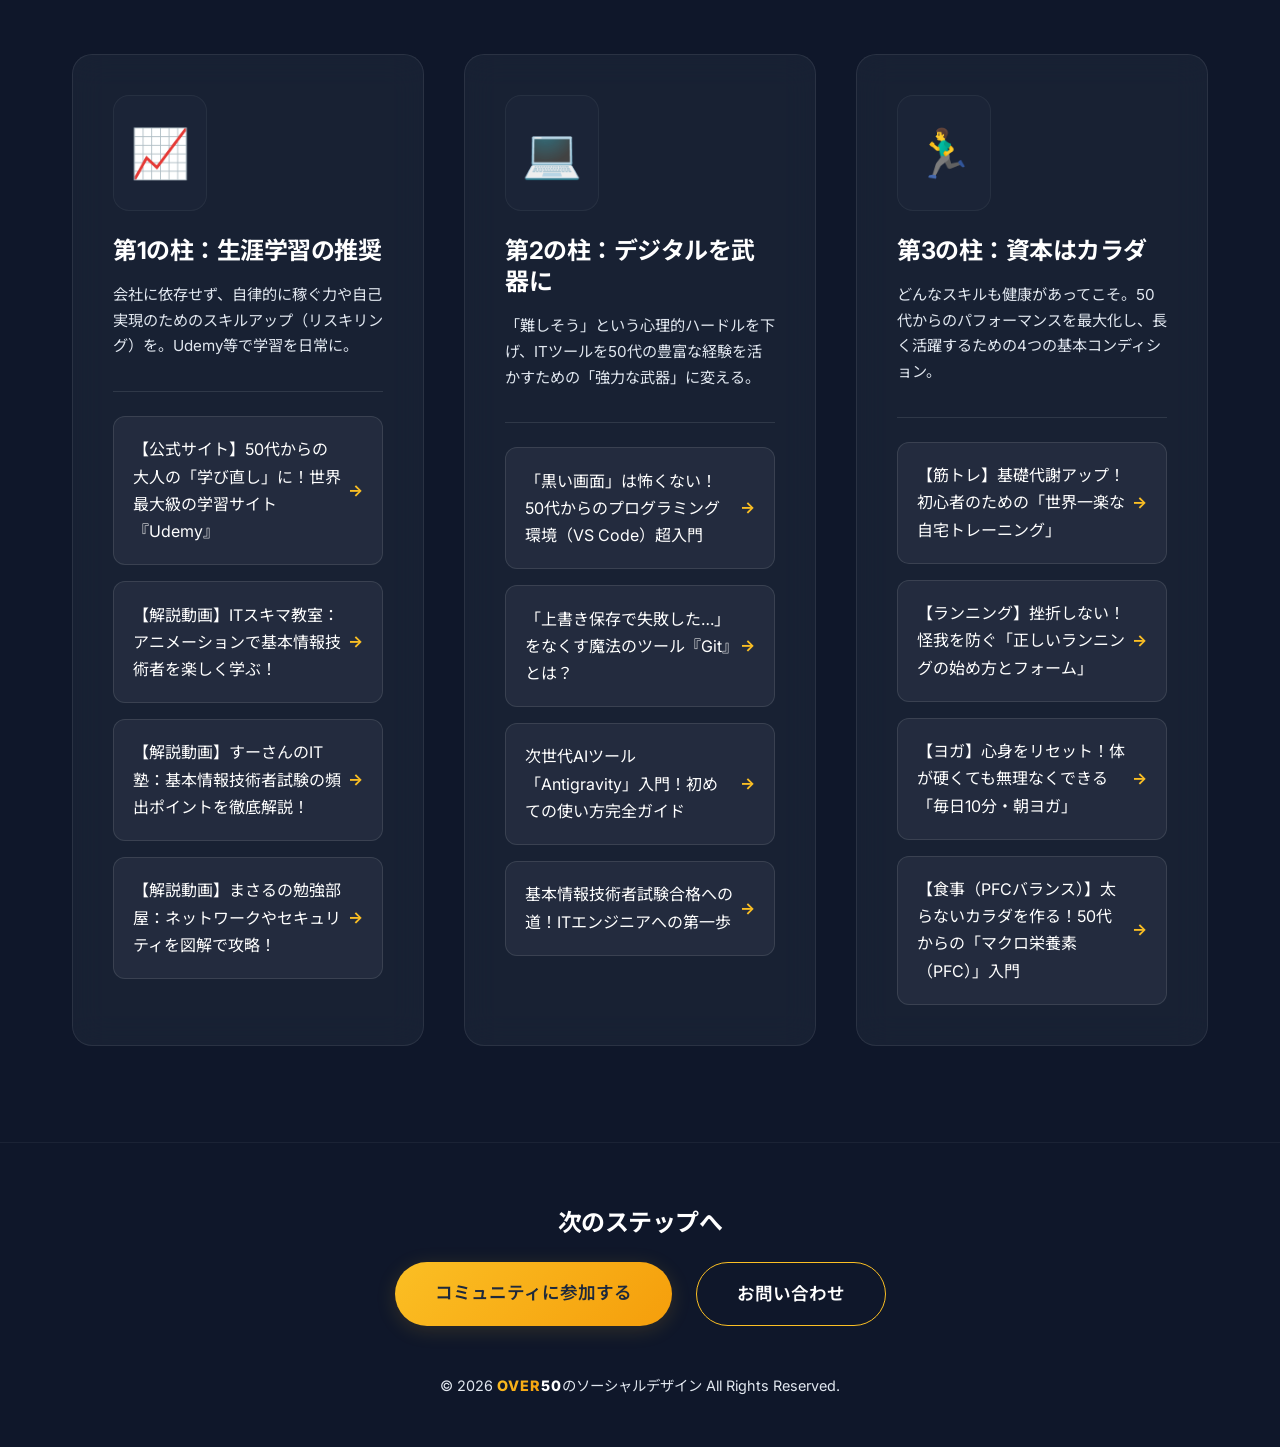
==== commit 27ad2bba: "サブタイトルを少し、修正" ====
--- a/index.html
+++ b/index.html
@@ -33,11 +33,11 @@
     <!-- Google tag (gtag.js) -->
     <script async src="https://www.googletagmanager.com/gtag/js?id=G-8BJ4K4RHMF"></script>
     <script>
-      window.dataLayer = window.dataLayer || [];
-      function gtag(){dataLayer.push(arguments);}
-      gtag('js', new Date());
+        window.dataLayer = window.dataLayer || [];
+        function gtag() { dataLayer.push(arguments); }
+        gtag('js', new Date());
 
-      gtag('config', 'G-8BJ4K4RHMF');
+        gtag('config', 'G-8BJ4K4RHMF');
     </script>
 
     <!-- 構造化データ（Schema.org） -->
@@ -70,7 +70,8 @@
                 <a href="contact.html" class="btn"
                     style="padding: 0.5rem 1.5rem; font-size: 0.9rem; border: 1px solid var(--accent-color); color: var(--text-primary); text-decoration: none;">お問い合わせ</a>
                 <a href="search.html" class="btn nav-search-btn"
-                    style="padding: 0.5rem 1rem; font-size: 0.9rem; border: 1px solid rgba(251,191,36,0.4); color: var(--text-primary); text-decoration: none; background: rgba(251,191,36,0.08);" aria-label="サイト内検索">🔍</a>
+                    style="padding: 0.5rem 1rem; font-size: 0.9rem; border: 1px solid rgba(251,191,36,0.4); color: var(--text-primary); text-decoration: none; background: rgba(251,191,36,0.08);"
+                    aria-label="サイト内検索">🔍</a>
             </div>
         </div>
     </nav>
@@ -79,7 +80,8 @@
         <section class="hero">
             <div class="container">
                 <h1 class="fade-in-up">定年を「余生」にするか、<br><span class="gradient-text">「黄金期」</span>にするか。</h1>
-                <p class="fade-in-up delay-1">誰かのために学び、社会と繋がり続ける豊かな時間。<br>50歳からのITアップデートで、新しい社会貢献の形を楽しく創造する。</p>
+                <p class="fade-in-up delay-1">楽しく学び、自分の成長を感じながら、社会と繋がり続ける豊かな時間。<br>50歳からのITアップデートで、新しい社会貢献の形を楽しく創造する。
+                </p>
                 <div class="fade-in-up delay-2">
                     <a href="#mission" class="btn btn-primary">社会と繋がるスキルを楽しく磨く</a>
                 </div>
@@ -102,7 +104,8 @@
         <section class="section">
             <div class="container">
                 <div class="section-header">
-                    <h2><span class="brand-text"><span class="gradient-text">OVER</span>50</span> 黄金期を支える<span class="gradient-text">3つの柱</span></h2>
+                    <h2><span class="brand-text"><span class="gradient-text">OVER</span>50</span> 黄金期を支える<span
+                            class="gradient-text">3つの柱</span></h2>
                     <p>これからの人生をさらに豊かにする、3つのアクション</p>
                 </div>
 
@@ -170,14 +173,16 @@
                 <h3>次のステップへ</h3>
                 <div class="footer-links">
                     <a href="community.html" class="btn btn-primary">コミュニティに参加する</a>
-                    <a href="contact.html" class="btn" style="border: 1px solid var(--accent-color); color: var(--text-primary); text-decoration: none;">お問い合わせ</a>
+                    <a href="contact.html" class="btn"
+                        style="border: 1px solid var(--accent-color); color: var(--text-primary); text-decoration: none;">お問い合わせ</a>
                 </div>
             </div>
-            <p>&copy; 2026 <span class="brand-text"><span class="gradient-text">OVER</span>50</span>のソーシャルデザイン All Rights Reserved.</p>
+            <p>&copy; 2026 <span class="brand-text"><span class="gradient-text">OVER</span>50</span>のソーシャルデザイン All
+                Rights Reserved.</p>
         </div>
     </footer>
 
     <script src="script.js"></script>
 </body>
 
-</html>
+</html>
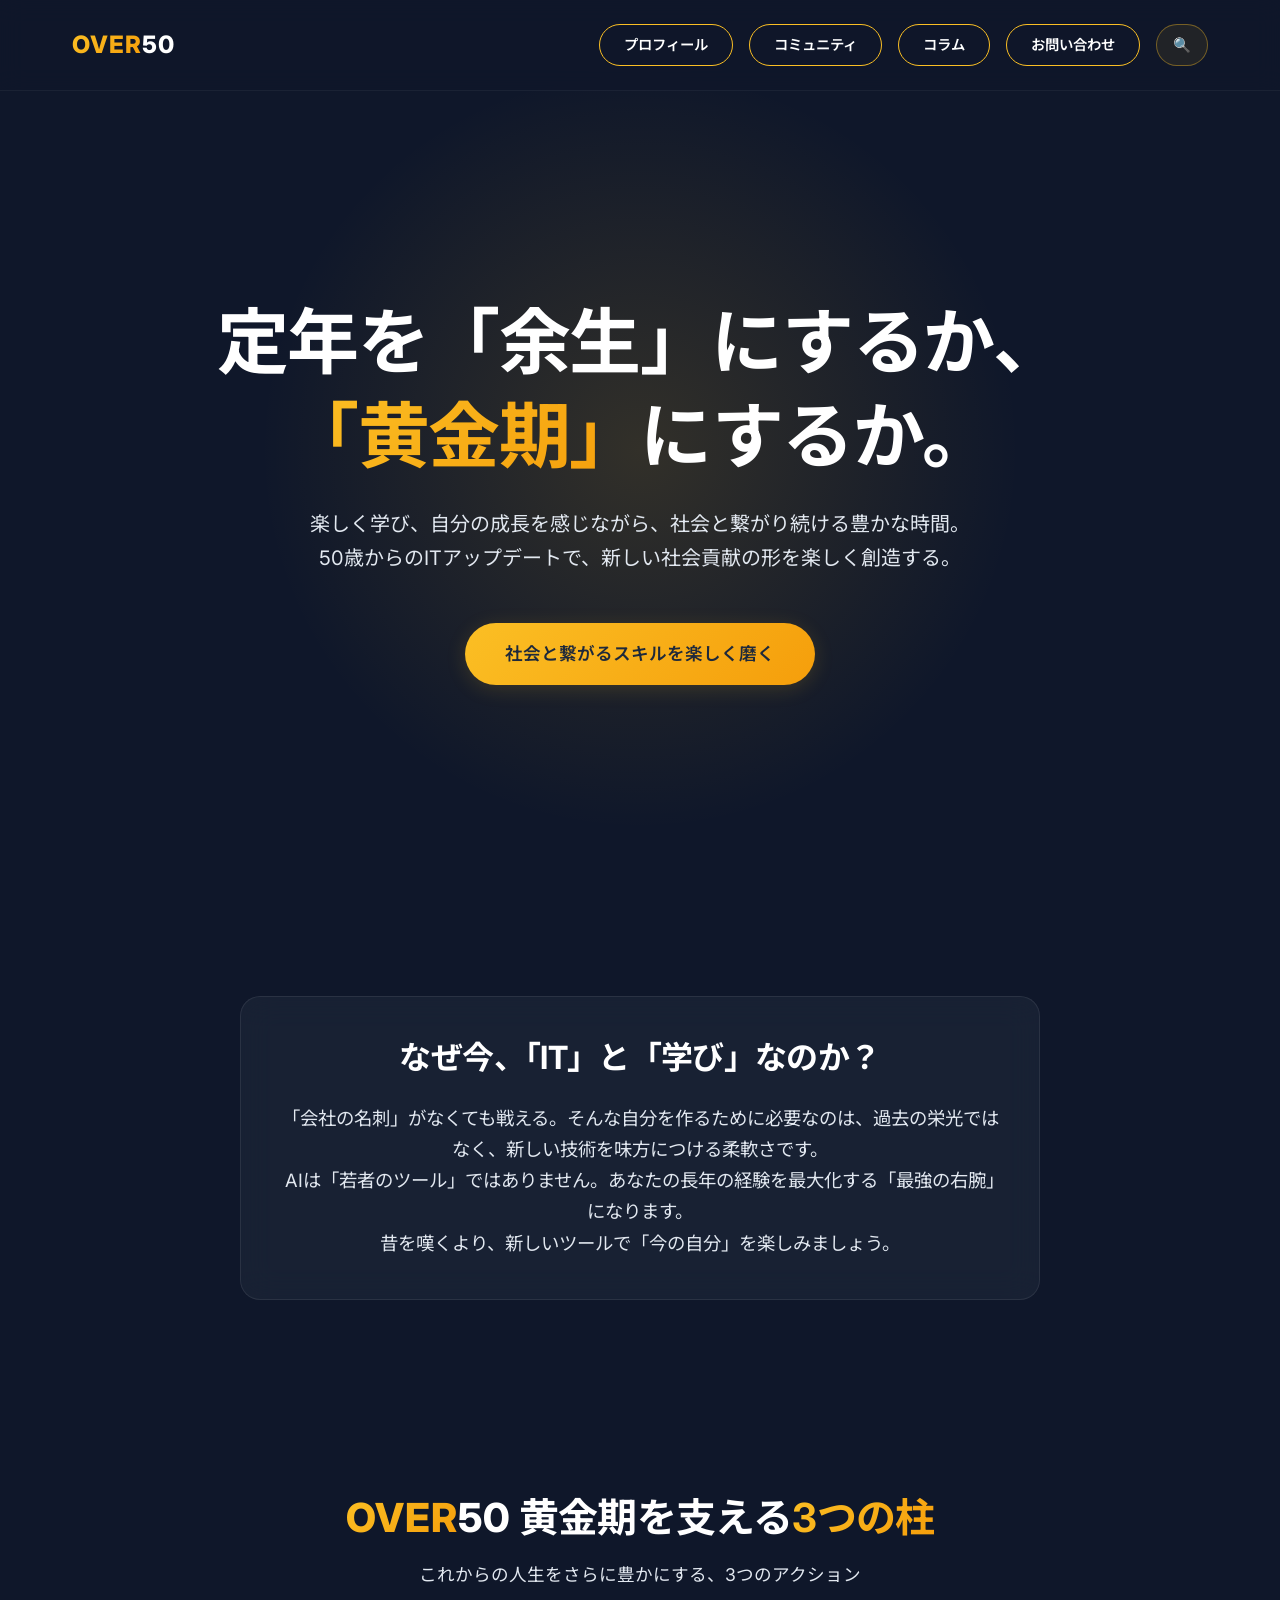
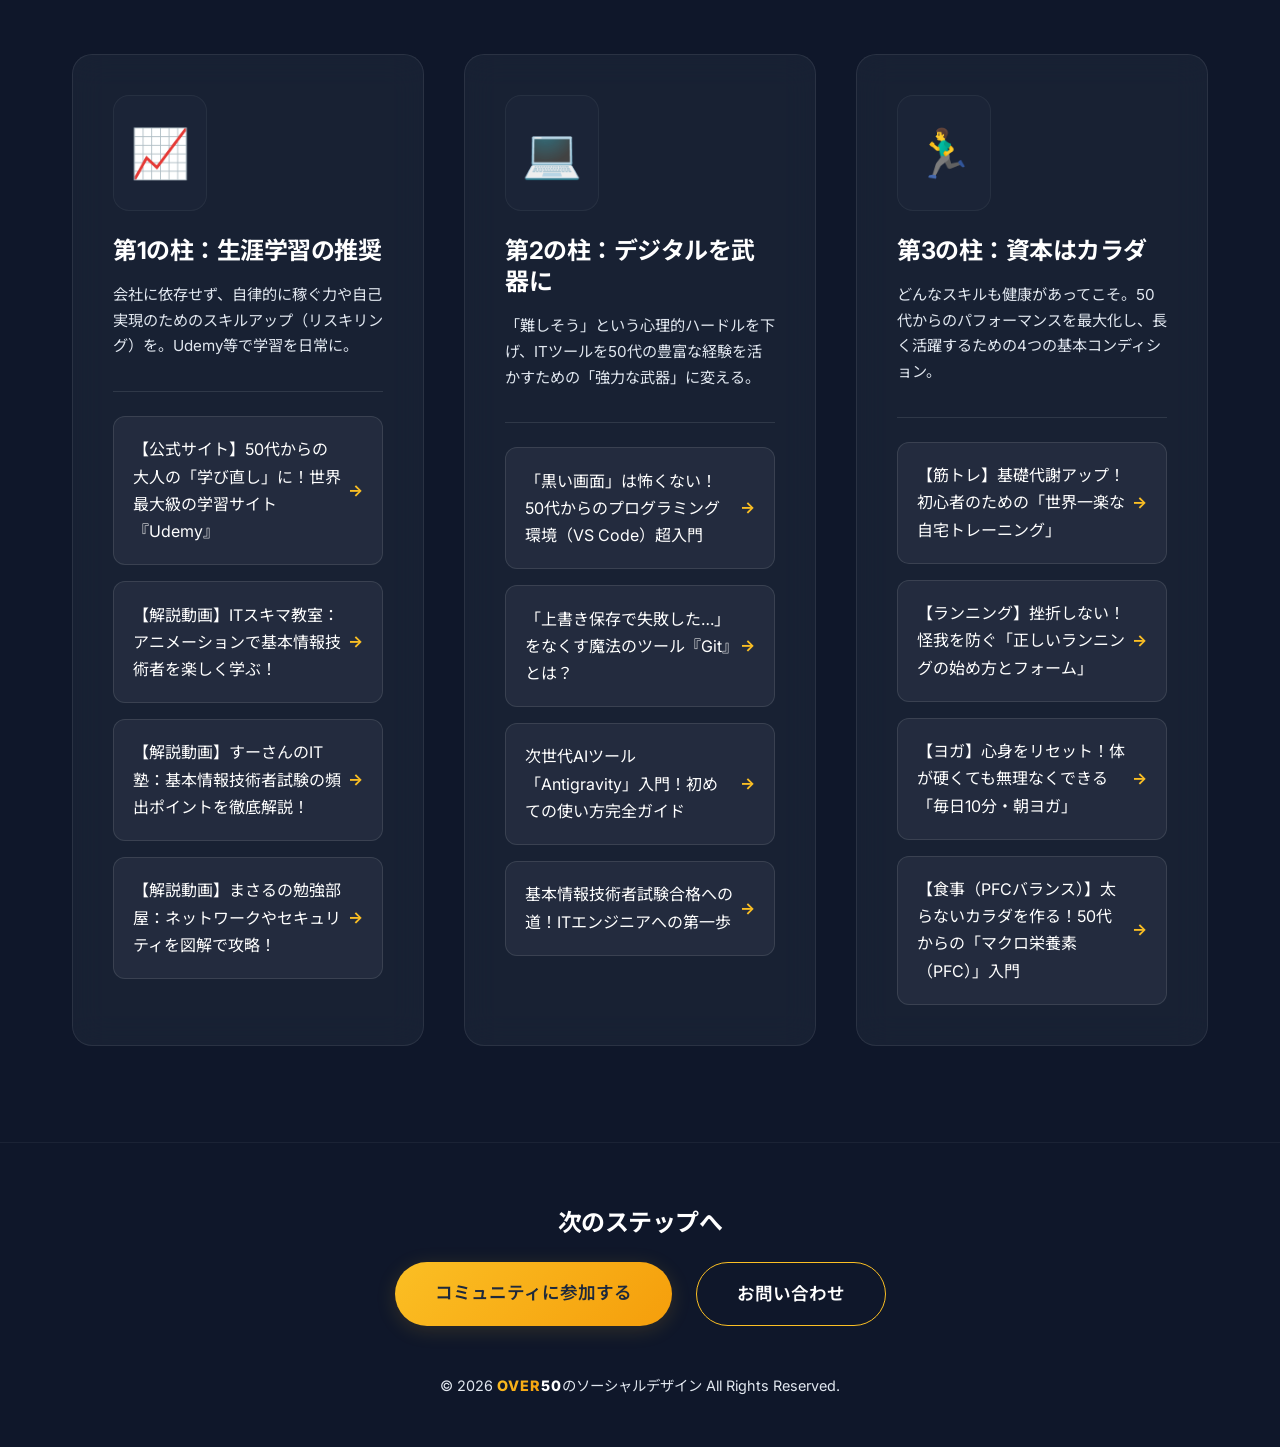
==== commit 9ae22fbd: "テンプレート追加" ====
--- a/index.html
+++ b/index.html
@@ -6,7 +6,7 @@
     <meta name="viewport" content="width=device-width, initial-scale=1.0">
     <meta name="google-site-verification" content="TCrhq_rqaiGB0-OFXPXpRpWnrxQ0DFCePrE_pncqEvY">
     <title>OVER50のソーシャルデザイン｜50代からのITリテラシー向上・生涯学習・健康</title>
-    <meta name="description" content="50代からの生涯学習とITスキル向上を支援。定年後も社会と繋がり、自身の学びを地域貢献や社会課題の解決に「楽しく」活かす場を提供します。">
+    <meta name="description" content="定年を「黄金期」にするか。50代からのITスキル向上と生涯学習を支援。AIを味方に、あなたの経験を社会貢献や地域課題の解決に「楽しく」活かす場を提供。リスキリングで、自分らしい未来をデザインしましょう。">
     <meta name="keywords" content="50代,IT,リスキリング,生涯学習,健康,コミュニティ,デジタル,副業,定年後">
     <link rel="canonical" href="https://theblindstriker-ux.github.io/over50-website/index.html">
 
@@ -15,13 +15,15 @@
     <meta property="og:description" content="50代からの生涯学習とITスキル向上を支援。定年後も社会と繋がり、自身の学びを地域貢献に活かす場を提供します。">
     <meta property="og:type" content="website">
     <meta property="og:url" content="https://theblindstriker-ux.github.io/over50-website/index.html">
+    <meta property="og:image" content="https://theblindstriker-ux.github.io/over50-website/ogp-image.png">
     <meta property="og:site_name" content="OVER50のソーシャルデザイン">
     <meta property="og:locale" content="ja_JP">
 
     <!-- Twitter Card -->
-    <meta name="twitter:card" content="summary">
+    <meta name="twitter:card" content="summary_large_image">
     <meta name="twitter:title" content="OVER50のソーシャルデザイン">
-    <meta name="twitter:description" content="50代からの生涯学習とITスキル向上を支援するコミュニティサイト。">
+    <meta name="twitter:description" content="定年を黄金期に変える、50代からのIT・生涯学習コミュニティ。">
+    <meta name="twitter:image" content="https://theblindstriker-ux.github.io/over50-website/ogp-image.png">
 
     <link rel="preconnect" href="https://fonts.googleapis.com">
     <link rel="preconnect" href="https://fonts.gstatic.com" crossorigin>
@@ -42,19 +44,41 @@
 
     <!-- 構造化データ（Schema.org） -->
     <script type="application/ld+json">
-    {
-      "@context": "https://schema.org",
-      "@type": "WebSite",
-      "name": "OVER50のソーシャルデザイン",
-      "url": "https://theblindstriker-ux.github.io/over50-website/",
-      "description": "50代からのITリテラシー向上と生涯学習を支援するコミュニティサイト",
-      "inLanguage": "ja",
-      "potentialAction": {
-        "@type": "SearchAction",
-        "target": "https://theblindstriker-ux.github.io/over50-website/search.html?q={search_term_string}",
-        "query-input": "required name=search_term_string"
+    [
+      {
+        "@context": "https://schema.org",
+        "@type": "WebSite",
+        "name": "OVER50のソーシャルデザイン",
+        "url": "https://theblindstriker-ux.github.io/over50-website/",
+        "description": "50代からのITリテラシー向上と生涯学習を支援するコミュニティサイト",
+        "inLanguage": "ja",
+        "about": "Educational Resource for 50+ Lifelong Learning",
+        "potentialAction": {
+          "@type": "SearchAction",
+          "target": "https://theblindstriker-ux.github.io/over50-website/search.html?q={search_term_string}",
+          "query-input": "required name=search_term_string"
+        }
+      },
+      {
+        "@context": "https://schema.org",
+        "@type": "Person",
+        "name": "サイト運営者（お名前をご記入ください）",
+        "url": "https://theblindstriker-ux.github.io/over50-website/profile.html",
+        "jobTitle": "Social Designer / IT Educator",
+        "description": "50代のセカンドキャリアとITリテラシー向上を支援する活動を行っています。",
+        "knowsAbout": [
+          "ITリテラシー",
+          "生涯学習",
+          "キャリアデザイン"
+        ],
+        "sameAs": [
+          "https://www.linkedin.com/in/your-profile",
+          "https://twitter.com/your-account",
+          "https://github.com/theblindstriker-ux",
+          "https://www.facebook.com/your-profile"
+        ]
       }
-    }
+    ]
     </script>
 </head>
 
@@ -67,6 +91,7 @@
                     style="padding: 0.5rem 1.5rem; font-size: 0.9rem; border: 1px solid var(--accent-color); color: var(--text-primary); text-decoration: none;">プロフィール</a>
                 <a href="community.html" class="btn"
                     style="padding: 0.5rem 1.5rem; font-size: 0.9rem; border: 1px solid var(--accent-color); color: var(--text-primary); text-decoration: none;">コミュニティ</a>
+                <a href="column.html" class="btn" style="padding: 0.5rem 1.5rem; font-size: 0.9rem; border: 1px solid var(--accent-color); color: var(--text-primary); text-decoration: none;">コラム</a>
                 <a href="contact.html" class="btn"
                     style="padding: 0.5rem 1.5rem; font-size: 0.9rem; border: 1px solid var(--accent-color); color: var(--text-primary); text-decoration: none;">お問い合わせ</a>
                 <a href="search.html" class="btn nav-search-btn"
